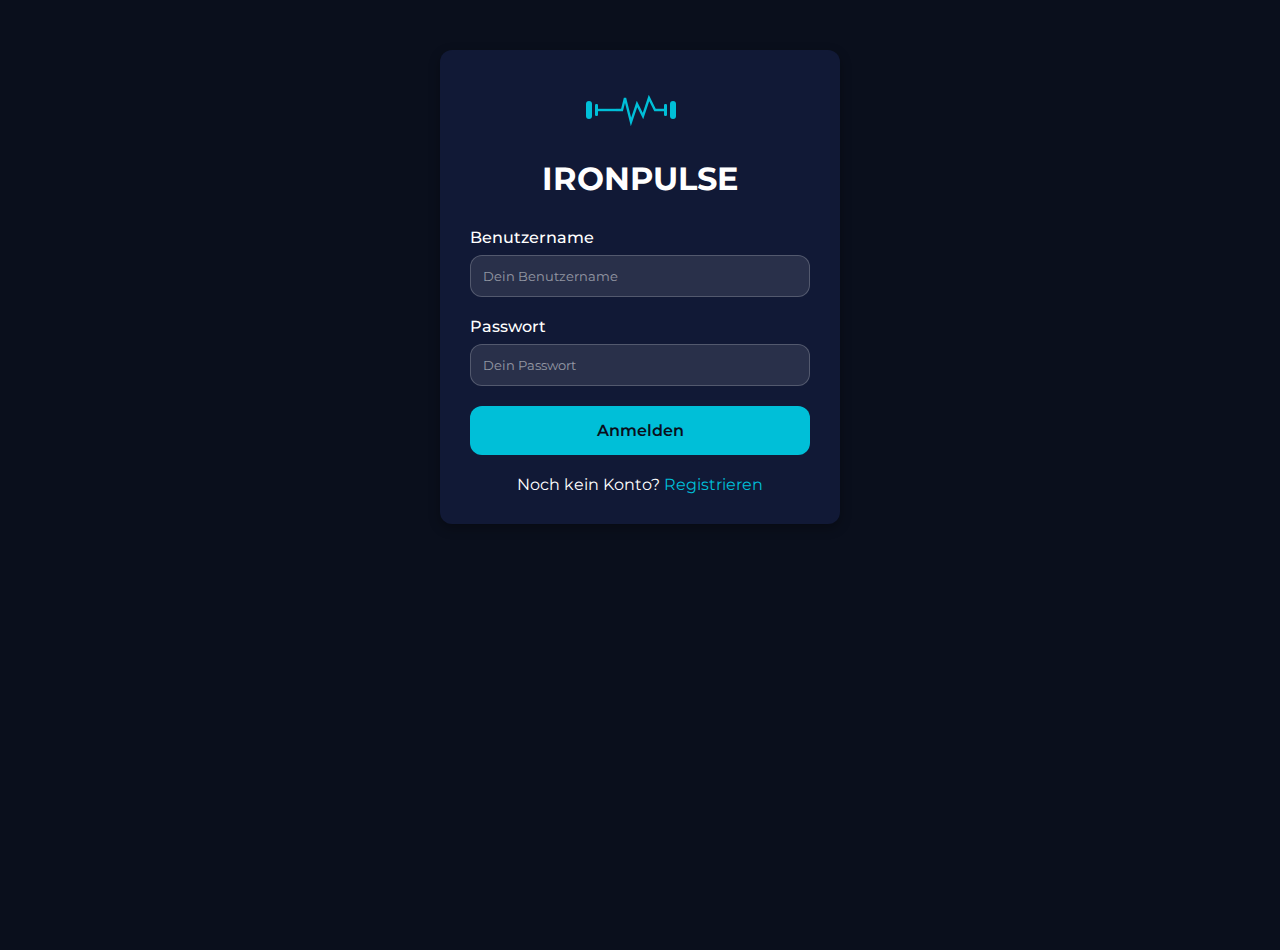
==== index.html @ 05747ca0 "Initial commit of IronPulse web application with all enhancements" ====
<!DOCTYPE html>
<html lang="de">
<head>
    <meta charset="UTF-8">
    <meta name="viewport" content="width=device-width, initial-scale=1.0">
    <title>IronPulse Fitness</title>
    <link href="https://fonts.googleapis.com/css2?family=Montserrat:wght@400;500;700&display=swap" rel="stylesheet">
    <link rel="stylesheet" href="styles.css">
    <link rel="icon" type="image/png" href="favicon.png">
    <style>
        .user-profile {
            display: flex;
            align-items: center;
            margin-left: auto;
            cursor: pointer;
            position: relative;
        }
        
        .user-avatar {
            width: 32px;
            height: 32px;
            border-radius: 50%;
            background-color: var(--accent-color);
            display: flex;
            align-items: center;
            justify-content: center;
            margin-right: 8px;
            color: var(--background-color);
            font-weight: 600;
        }
        
        .user-dropdown {
            position: absolute;
            top: 100%;
            right: 0;
            background-color: var(--card-background);
            border-radius: var(--border-radius);
            box-shadow: var(--shadow);
            padding: 10px 0;
            min-width: 150px;
            z-index: 100;
            display: none;
        }
        
        .user-dropdown.active {
            display: block;
        }
        
        .user-dropdown-item {
            padding: 8px 15px;
            cursor: pointer;
        }
        
        .user-dropdown-item:hover {
            background-color: rgba(255, 255, 255, 0.1);
        }
        
        .workout-date-detail {
            color: var(--text-secondary);
            margin-bottom: 10px;
            font-size: 14px;
        }
        
        .workout-type-detail {
            color: var(--accent-color);
            margin-bottom: 20px;
            font-size: 16px;
            font-weight: 500;
        }
        
        #repeat-workout-btn {
            margin-top: 20px;
        }
        
        .logo img {
            height: 50px;
            margin-right: 10px;
        }
    </style>
</head>
<body>
    <div id="app">
        <header>
            <div class="logo">
                <img src="logo.svg" alt="IronPulse Logo">
                <h1>IRONPULSE</h1>
            </div>
            <div class="user-profile" id="user-profile">
                <div class="user-avatar" id="user-avatar"></div>
                <span id="user-profile-btn">User</span>
                <div class="user-dropdown" id="user-dropdown">
                    <div class="user-dropdown-item" id="logout-btn">Abmelden</div>
                </div>
            </div>
        </header>
        
        <main>
            <section id="home-screen" class="screen active">
                <div class="container">
                    <div class="card">
                        <h2>Letzte Workouts</h2>
                        <div id="last-workouts-list" class="workout-list">
                            <!-- Workouts werden hier dynamisch eingefügt -->
                        </div>
                    </div>
                    
                    <div class="card">
                        <h2>Nächstes Training</h2>
                        <div id="next-training" class="reminder">
                            <p id="next-workout-name">Push day</p>
                            <p id="next-workout-date">Fri, Apr 26</p>
                        </div>
                        <button id="start-workout-btn" class="btn-primary">Start Workout</button>
                    </div>
                    
                    <div class="card">
                        <div class="progress-info">
                            <h2>Fortschritt</h2>
                            <p id="progress-percentage">+12% progress this week</p>
                        </div>
                        <div class="progress-chart">
                            <div class="bar-container">
                                <div class="bar" style="height: 60%"></div>
                            </div>
                            <div class="bar-container">
                                <div class="bar" style="height: 80%"></div>
                            </div>
                            <div class="bar-container">
                                <div class="bar" style="height: 100%"></div>
                            </div>
                        </div>
                    </div>
                </div>
            </section>
            
            <section id="new-workout-screen" class="screen">
                <div class="container">
                    <div class="screen-header">
                        <button class="back-btn">&larr;</button>
                        <h2>NEUES WORKOUT</h2>
                    </div>
                    
                    <div class="workout-form">
                        <div class="form-group">
                            <label for="workout-type">Workout Typ</label>
                            <select id="workout-type" required>
                                <option value="">Bitte wählen...</option>
                                <option value="Pushday">Pushday</option>
                                <option value="Pullday">Pullday</option>
                                <option value="Legday">Legday</option>
                                <option value="Full Body">Full Body</option>
                                <option value="Upper Body">Upper Body</option>
                                <option value="Lower Body">Lower Body</option>
                                <option value="Cardio">Cardio</option>
                            </select>
                        </div>
                        
                        <div class="form-group">
                            <label for="workout-name">Workout Name (optional)</label>
                            <input type="text" id="workout-name" placeholder="z.B. Push Day, Leg Day...">
                        </div>
                        
                        <div id="exercises-container">
                            <!-- Übungen werden hier dynamisch eingefügt -->
                        </div>
                        
                        <button id="add-exercise-btn" class="btn-secondary">+ Übung hinzufügen</button>
                        
                        <button id="save-workout-btn" class="btn-primary">Workout speichern</button>
                    </div>
                </div>
            </section>
            
            <section id="stats-screen" class="screen">
                <div class="container">
                    <h2>Statistiken</h2>
                    
                    <div class="card">
                        <h3>Fortschritt nach Workout-Typ</h3>
                        <div id="workout-type-progress" class="stats-chart">
                            <!-- Statistiken werden hier dynamisch eingefügt -->
                        </div>
                    </div>
                    
                    <div class="card">
                        <h3>Workout Häufigkeit</h3>
                        <div id="workout-frequency" class="stats-chart">
                            <!-- Statistiken werden hier dynamisch eingefügt -->
                        </div>
                    </div>
                </div>
            </section>
            
            <section id="groups-screen" class="screen">
                <div class="container">
                    <h2>Gruppen</h2>
                    
                    <div id="groups-list">
                        <!-- Gruppen werden hier dynamisch eingefügt -->
                    </div>
                    
                    <button id="create-group-btn" class="btn-primary">Neue Gruppe erstellen</button>
                </div>
            </section>
            
            <section id="reminders-screen" class="screen">
                <div class="container">
                    <h2>Erinnerungen</h2>
                    
                    <div id="reminders-list">
                        <!-- Erinnerungen werden hier dynamisch eingefügt -->
                    </div>
                    
                    <button id="add-reminder-btn" class="btn-primary">Neue Erinnerung</button>
                </div>
            </section>
        </main>
        
        <nav>
            <button class="nav-btn active" data-screen="home-screen">
                <svg viewBox="0 0 24 24" fill="currentColor"><path d="M10 20v-6h4v6h5v-8h3L12 3 2 12h3v8z"/></svg>
                <span>Home</span>
            </button>
            <button class="nav-btn" data-screen="stats-screen">
                <svg viewBox="0 0 24 24" fill="currentColor"><path d="M9 17H7v-7h2v7zm4 0h-2V7h2v10zm4 0h-2v-4h2v4zm2 2H5V5h14v14z"/></svg>
                <span>Stats</span>
            </button>
            <button class="nav-btn" data-screen="groups-screen">
                <svg viewBox="0 0 24 24" fill="currentColor"><path d="M16 11c1.66 0 2.99-1.34 2.99-3S17.66 5 16 5c-1.66 0-3 1.34-3 3s1.34 3 3 3zm-8 0c1.66 0 2.99-1.34 2.99-3S9.66 5 8 5C6.34 5 5 6.34 5 8s1.34 3 3 3zm0 2c-2.33 0-7 1.17-7 3.5V19h14v-2.5c0-2.33-4.67-3.5-7-3.5zm8 0c-.29 0-.62.02-.97.05 1.16.84 1.97 1.97 1.97 3.45V19h6v-2.5c0-2.33-4.67-3.5-7-3.5z"/></svg>
                <span>Gruppen</span>
            </button>
            <button class="nav-btn" data-screen="reminders-screen">
                <svg viewBox="0 0 24 24" fill="currentColor"><path d="M12 22c1.1 0 2-.9 2-2h-4c0 1.1.89 2 2 2zm6-6v-5c0-3.07-1.64-5.64-4.5-6.32V4c0-.83-.67-1.5-1.5-1.5s-1.5.67-1.5 1.5v.68C7.63 5.36 6 7.92 6 11v5l-2 2v1h16v-1l-2-2z"/></svg>
                <span>Erinnerungen</span>
            </button>
        </nav>
        
        <!-- Modals -->
        <div id="exercise-modal" class="modal">
            <div class="modal-content">
                <div class="modal-header">
                    <h3>Übung hinzufügen</h3>
                    <button class="close-modal">&times;</button>
                </div>
                <div class="modal-body">
                    <div class="form-group">
                        <label for="exercise-name">Übungsname</label>
                        <input type="text" id="exercise-name" placeholder="z.B. Bankdrücken, Kniebeugen...">
                    </div>
                    
                    <div id="sets-container">
                        <!-- Sets werden hier dynamisch eingefügt -->
                    </div>
                    
                    <button id="add-set-btn" class="btn-secondary">+ Set hinzufügen</button>
                    
                    <button id="save-exercise-btn" class="btn-primary">Übung speichern</button>
                </div>
            </div>
        </div>
        
        <div id="reminder-modal" class="modal">
            <div class="modal-content">
                <div class="modal-header">
                    <h3>Erinnerung hinzufügen</h3>
                    <button class="close-modal">&times;</button>
                </div>
                <div class="modal-body">
                    <div class="form-group">
                        <label for="reminder-workout">Workout</label>
                        <select id="reminder-workout">
                            <!-- Workouts werden hier dynamisch eingefügt -->
                        </select>
                    </div>
                    
                    <div class="form-group">
                        <label for="reminder-interval">Intervall</label>
                        <select id="reminder-interval">
                            <option value="1">Täglich</option>
                            <option value="2">Alle 2 Tage</option>
                            <option value="3">Alle 3 Tage</option>
                            <option value="7">Wöchentlich</option>
                        </select>
                    </div>
                    
                    <button id="save-reminder-btn" class="btn-primary">Erinnerung speichern</button>
                </div>
            </div>
        </div>
        
        <div id="group-modal" class="modal">
            <div class="modal-content">
                <div class="modal-header">
                    <h3>Gruppe erstellen</h3>
                    <button class="close-modal">&times;</button>
                </div>
                <div class="modal-body">
                    <div class="form-group">
                        <label for="group-name">Gruppenname</label>
                        <input type="text" id="group-name" placeholder="z.B. Fitness Buddies">
                    </div>
                    
                    <div class="form-group">
                        <label for="group-description">Beschreibung</label>
                        <textarea id="group-description" placeholder="Beschreibe deine Gruppe..."></textarea>
                    </div>
                    
                    <button id="save-group-btn" class="btn-primary">Gruppe erstellen</button>
                </div>
            </div>
        </div>
    </div>
    
    <script src="app.js"></script>
    <script>
        // User profile dropdown
        document.addEventListener('DOMContentLoaded', function() {
            const userProfile = document.getElementById('user-profile');
            const userDropdown = document.getElementById('user-dropdown');
            const userAvatar = document.getElementById('user-avatar');
            
            if (userProfile && userDropdown) {
                userProfile.addEventListener('click', function() {
                    userDropdown.classList.toggle('active');
                });
                
                // Close dropdown when clicking outside
                document.addEventListener('click', function(e) {
                    if (!userProfile.contains(e.target)) {
                        userDropdown.classList.remove('active');
                    }
                });
                
                // Set user avatar initial
                const currentUser = JSON.parse(localStorage.getItem('ironpulse_current_user') || '{}');
                if (currentUser && currentUser.name) {
                    userAvatar.textContent = currentUser.name.charAt(0).toUpperCase();
                }
            }
        });
    </script>
</body>
</html>
---- styles.css ----
/* Global Styles */
:root {
    --background-color: #0A0F1C;
    --card-background: #111936;
    --accent-color: #00BFD8;
    --success-color: #00E676;
    --text-color: #FFFFFF;
    --text-secondary: #B0B0B0;
    --border-radius: 12px;
    --shadow: 0 4px 12px rgba(0, 0, 0, 0.3);
}

* {
    margin: 0;
    padding: 0;
    box-sizing: border-box;
}

body {
    font-family: 'Montserrat', sans-serif;
    background-color: var(--background-color);
    color: var(--text-color);
    min-height: 100vh;
}

#app {
    display: flex;
    flex-direction: column;
    min-height: 100vh;
}

.container {
    max-width: 800px;
    margin: 0 auto;
    padding: 20px;
}

/* Header */
header {
    background-color: var(--background-color);
    padding: 15px 20px;
    box-shadow: var(--shadow);
    display: flex;
    align-items: center;
}

.logo {
    display: flex;
    align-items: center;
}

.logo img {
    height: 50px;
    margin-right: 10px;
}

.logo h1 {
    font-size: 24px;
    font-weight: 700;
    color: var(--accent-color);
}

/* Cards */
.card {
    background-color: var(--card-background);
    border-radius: var(--border-radius);
    padding: 20px;
    margin-bottom: 20px;
    box-shadow: var(--shadow);
}

/* Buttons */
.btn-primary, .btn-secondary {
    display: block;
    width: 100%;
    padding: 15px;
    border: none;
    border-radius: var(--border-radius);
    font-family: 'Montserrat', sans-serif;
    font-weight: 600;
    font-size: 16px;
    cursor: pointer;
    transition: all 0.3s ease;
}

.btn-primary {
    background-color: var(--accent-color);
    color: var(--background-color);
}

.btn-secondary {
    background-color: transparent;
    border: 2px solid var(--accent-color);
    color: var(--accent-color);
}

.btn-primary:hover {
    background-color: #00a8c0;
}

.btn-secondary:hover {
    background-color: rgba(0, 191, 216, 0.1);
}

.back-btn {
    background: none;
    border: none;
    color: var(--text-color);
    font-size: 24px;
    cursor: pointer;
}

/* Navigation */
nav {
    display: flex;
    justify-content: space-around;
    background-color: var(--card-background);
    padding: 10px 0;
    position: fixed;
    bottom: 0;
    width: 100%;
    box-shadow: 0 -2px 10px rgba(0, 0, 0, 0.2);
}

.nav-btn {
    display: flex;
    flex-direction: column;
    align-items: center;
    background: none;
    border: none;
    color: var(--text-secondary);
    font-size: 12px;
    cursor: pointer;
    transition: color 0.3s ease;
}

.nav-btn svg {
    width: 24px;
    height: 24px;
    margin-bottom: 4px;
}

.nav-btn.active {
    color: var(--accent-color);
}

/* Screens */
.screen {
    display: none;
    padding-bottom: 70px; /* Space for navigation */
}

.screen.active {
    display: block;
}

.screen-header {
    display: flex;
    align-items: center;
    margin-bottom: 20px;
}

.screen-header h2 {
    margin-left: 15px;
}

/* Home Screen */
.workout-list {
    margin-top: 15px;
}

.workout-item {
    display: flex;
    justify-content: space-between;
    align-items: center;
    padding: 15px 0;
    border-bottom: 1px solid rgba(255, 255, 255, 0.1);
    cursor: pointer;
}

.workout-item:last-child {
    border-bottom: none;
}

.workout-info h3 {
    font-size: 18px;
    margin-bottom: 5px;
}

.workout-date {
    color: var(--text-secondary);
    font-size: 14px;
}

.workout-type-badge {
    display: inline-block;
    padding: 3px 8px;
    background-color: rgba(0, 191, 216, 0.2);
    color: var(--accent-color);
    border-radius: 4px;
    font-size: 12px;
    margin-top: 5px;
}

.progress-indicator {
    color: var(--success-color);
    display: flex;
    align-items: center;
}

.progress-indicator svg {
    width: 20px;
    height: 20px;
    margin-left: 5px;
}

.reminder {
    margin-bottom: 20px;
}

.reminder p {
    margin-bottom: 5px;
}

#next-workout-name {
    font-size: 20px;
    font-weight: 600;
}

#next-workout-date {
    color: var(--text-secondary);
}

.progress-info {
    display: flex;
    justify-content: space-between;
    align-items: center;
    margin-bottom: 15px;
}

#progress-percentage {
    color: var(--success-color);
    font-weight: 600;
}

.progress-chart {
    display: flex;
    justify-content: space-between;
    align-items: flex-end;
    height: 100px;
}

.bar-container {
    width: 30%;
    height: 100%;
    background-color: rgba(255, 255, 255, 0.1);
    border-radius: 5px;
    overflow: hidden;
}

.bar {
    width: 100%;
    background-color: var(--accent-color);
    border-radius: 5px 5px 0 0;
}

/* New Workout Screen */
.workout-form {
    margin-top: 20px;
}

.form-group {
    margin-bottom: 20px;
}

.form-group label {
    display: block;
    margin-bottom: 8px;
    font-weight: 500;
}

.form-group input, .form-group select, .form-group textarea {
    width: 100%;
    padding: 12px;
    background-color: rgba(255, 255, 255, 0.1);
    border: 1px solid rgba(255, 255, 255, 0.2);
    border-radius: var(--border-radius);
    color: var(--text-color);
    font-family: 'Montserrat', sans-serif;
}

.form-group input::placeholder, .form-group textarea::placeholder {
    color: rgba(255, 255, 255, 0.5);
}

#exercises-container {
    margin-bottom: 20px;
}

.exercise-item {
    background-color: rgba(0, 191, 216, 0.1);
    border-radius: var(--border-radius);
    padding: 15px;
    margin-bottom: 15px;
}

.exercise-header {
    display: flex;
    justify-content: space-between;
    align-items: center;
    margin-bottom: 10px;
}

.exercise-name {
    font-weight: 600;
}

.remove-exercise, .add-set-to-exercise-btn {
    background: none;
    border: none;
    color: var(--text-color);
    cursor: pointer;
    font-size: 18px;
}

.add-set-to-exercise-btn {
    color: var(--accent-color);
    font-size: 14px;
}

.sets-list {
    margin-top: 10px;
}

.set-item {
    display: flex;
    justify-content: space-between;
    align-items: center;
    padding: 8px 0;
    border-bottom: 1px solid rgba(255, 255, 255, 0.1);
}

.set-item:last-child {
    border-bottom: none;
}

.set-number {
    font-weight: 500;
}

.set-details {
    color: var(--text-secondary);
}

.edit-set-btn {
    background: none;
    border: none;
    color: var(--accent-color);
    cursor: pointer;
    font-size: 14px;
}

/* Stats Screen */
.stats-chart {
    height: 200px;
    margin-top: 15px;
    display: flex;
    align-items: flex-end;
}

.workout-type-stat {
    flex: 1;
    display: flex;
    flex-direction: column;
    align-items: center;
    margin: 0 5px;
}

.workout-type-bar-container {
    width: 100%;
    height: 150px;
    background-color: rgba(255, 255, 255, 0.1);
    border-radius: 5px;
    overflow: hidden;
    position: relative;
}

.workout-type-bar {
    width: 100%;
    background-color: var(--accent-color);
    border-radius: 5px 5px 0 0;
    position: absolute;
    bottom: 0;
}

.workout-type-label {
    margin-top: 8px;
    font-size: 12px;
    text-align: center;
    color: var(--text-secondary);
}

.workout-type-progress {
    color: var(--success-color);
    font-size: 12px;
    font-weight: 600;
    margin-top: 4px;
}

/* Workout Detail Screen */
.workout-date-detail {
    color: var(--text-secondary);
    margin-bottom: 10px;
    font-size: 14px;
}

.workout-type-detail {
    color: var(--accent-color);
    margin-bottom: 20px;
    font-size: 16px;
    font-weight: 500;
}

#repeat-workout-btn {
    margin-top: 20px;
}

/* Groups Screen */
#groups-list {
    margin-bottom: 20px;
}

.group-item {
    background-color: var(--card-background);
    border-radius: var(--border-radius);
    padding: 20px;
    margin-bottom: 15px;
    box-shadow: var(--shadow);
}

.group-header {
    display: flex;
    justify-content: space-between;
    align-items: center;
    margin-bottom: 10px;
}

.group-name {
    font-size: 18px;
    font-weight: 600;
}

.member-count {
    color: var(--text-secondary);
    font-size: 14px;
}

.group-description {
    color: var(--text-secondary);
    margin-bottom: 15px;
}

.member-list {
    margin-top: 15px;
}

.member-item {
    display: flex;
    align-items: center;
    padding: 8px 0;
    border-bottom: 1px solid rgba(255, 255, 255, 0.1);
}

.member-item:last-child {
    border-bottom: none;
}

.member-avatar {
    width: 30px;
    height: 30px;
    border-radius: 50%;
    background-color: var(--accent-color);
    display: flex;
    align-items: center;
    justify-content: center;
    margin-right: 10px;
}

.member-name {
    flex-grow: 1;
}

.member-progress {
    color: var(--success-color);
}

/* Reminders Screen */
#reminders-list {
    margin-bottom: 20px;
}

.reminder-item {
    display: flex;
    justify-content: space-between;
    align-items: center;
    padding: 15px;
    background-color: var(--card-background);
    border-radius: var(--border-radius);
    margin-bottom: 15px;
    box-shadow: var(--shadow);
}

.reminder-info h3 {
    font-size: 18px;
    margin-bottom: 5px;
}

.reminder-interval {
    color: var(--text-secondary);
    font-size: 14px;
}

.reminder-toggle {
    position: relative;
    display: inline-block;
    width: 50px;
    height: 26px;
}

.reminder-toggle input {
    opacity: 0;
    width: 0;
    height: 0;
}

.toggle-slider {
    position: absolute;
    cursor: pointer;
    top: 0;
    left: 0;
    right: 0;
    bottom: 0;
    background-color: rgba(255, 255, 255, 0.2);
    transition: .4s;
    border-radius: 34px;
}

.toggle-slider:before {
    position: absolute;
    content: "";
    height: 20px;
    width: 20px;
    left: 3px;
    bottom: 3px;
    background-color: white;
    transition: .4s;
    border-radius: 50%;
}

input:checked + .toggle-slider {
    background-color: var(--accent-color);
}

input:checked + .toggle-slider:before {
    transform: translateX(24px);
}

/* Modals */
.modal {
    display: none;
    position: fixed;
    top: 0;
    left: 0;
    width: 100%;
    height: 100%;
    background-color: rgba(0, 0, 0, 0.7);
    z-index: 1000;
    overflow: auto;
}

.modal-content {
    background-color: var(--card-background);
    margin: 10% auto;
    width: 90%;
    max-width: 500px;
    border-radius: var(--border-radius);
    box-shadow: var(--shadow);
    animation: modalOpen 0.3s ease;
}

@keyframes modalOpen {
    from {opacity: 0; transform: translateY(-20px);}
    to {opacity: 1; transform: translateY(0);}
}

.modal-header {
    display: flex;
    justify-content: space-between;
    align-items: center;
    padding: 15px 20px;
    border-bottom: 1px solid rgba(255, 255, 255, 0.1);
}

.close-modal {
    background: none;
    border: none;
    color: var(--text-color);
    font-size: 24px;
    cursor: pointer;
}

.modal-body {
    padding: 20px;
}

#sets-container {
    margin-bottom: 20px;
}

.set-form {
    display: flex;
    justify-content: space-between;
    align-items: center;
    margin-bottom: 10px;
    padding: 10px;
    background-color: rgba(255, 255, 255, 0.05);
    border-radius: var(--border-radius);
}

.set-form-group {
    flex-grow: 1;
    margin-right: 10px;
}

.set-form-group label {
    display: block;
    margin-bottom: 5px;
    font-size: 12px;
}

.set-form-group input {
    width: 100%;
    padding: 8px;
    background-color: rgba(255, 255, 255, 0.1);
    border: 1px solid rgba(255, 255, 255, 0.2);
    border-radius: 5px;
    color: var(--text-color);
}

.remove-set {
    background: none;
    border: none;
    color: var(--text-color);
    cursor: pointer;
    font-size: 18px;
}

/* User Profile */
.user-profile {
    display: flex;
    align-items: center;
    margin-left: auto;
    cursor: pointer;
    position: relative;
}

.user-avatar {
    width: 32px;
    height: 32px;
    border-radius: 50%;
    background-color: var(--accent-color);
    display: flex;
    align-items: center;
    justify-content: center;
    margin-right: 8px;
    color: var(--background-color);
    font-weight: 600;
}

.user-dropdown {
    position: absolute;
    top: 100%;
    right: 0;
    background-color: var(--card-background);
    border-radius: var(--border-radius);
    box-shadow: var(--shadow);
    padding: 10px 0;
    min-width: 150px;
    z-index: 100;
    display: none;
}

.user-dropdown.active {
    display: block;
}

.user-dropdown-item {
    padding: 8px 15px;
    cursor: pointer;
}

.user-dropdown-item:hover {
    background-color: rgba(255, 255, 255, 0.1);
}

/* Responsive Design */
@media (min-width: 768px) {
    .container {
        padding: 30px;
    }
    
    .card {
        padding: 25px;
    }
    
    .logo h1 {
        font-size: 28px;
    }
    
    .workout-info h3 {
        font-size: 20px;
    }
    
    #next-workout-name {
        font-size: 24px;
    }
    
    .group-name {
        font-size: 20px;
    }
    
    .reminder-info h3 {
        font-size: 20px;
    }
    
    .modal-content {
        width: 80%;
    }
}
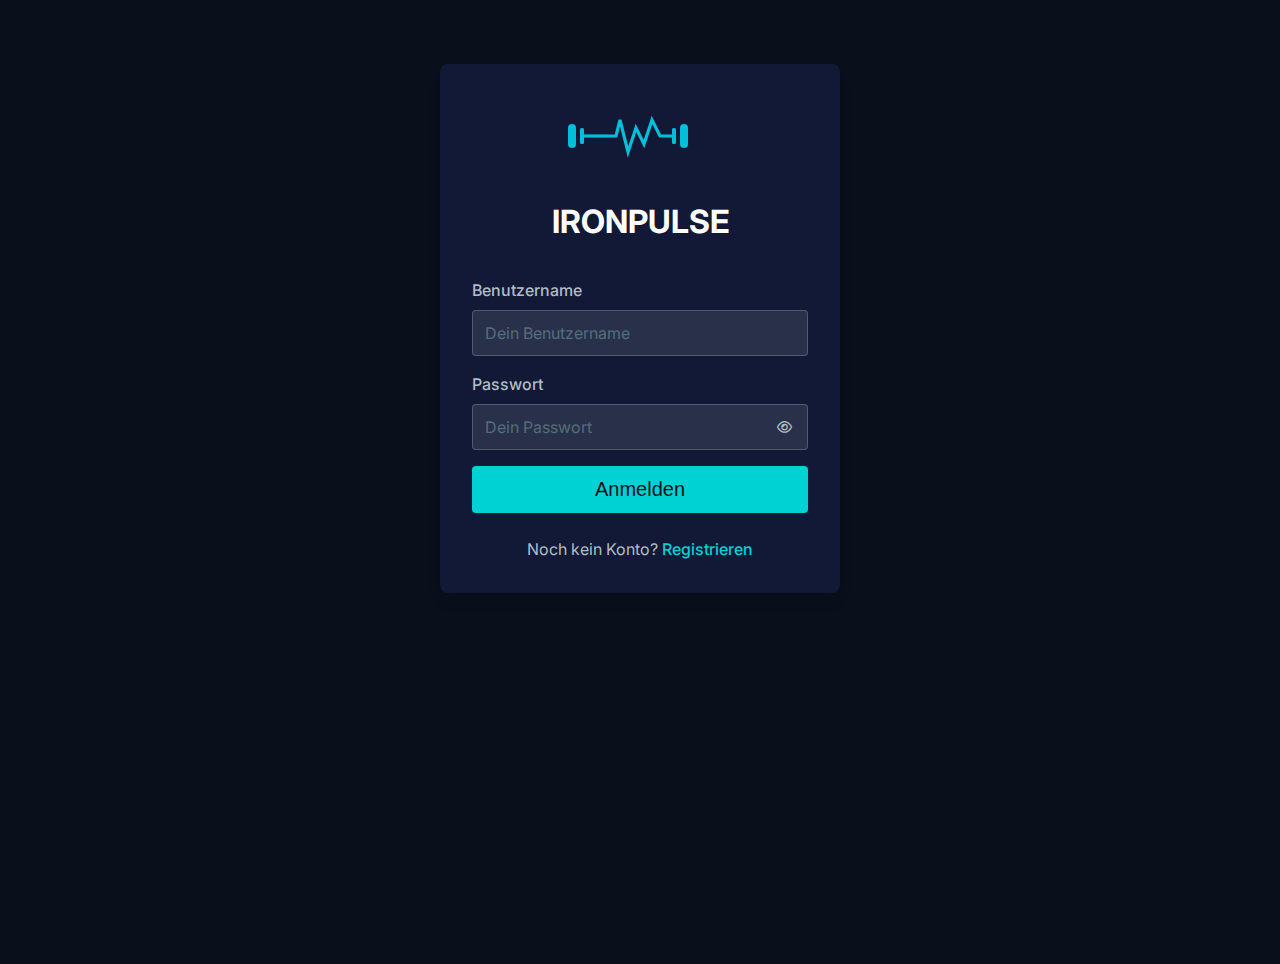
==== commit b189c10c: "Implement comprehensive UX improvements based on UX enhancement plan" ====
--- a/index.html
+++ b/index.html
@@ -4,146 +4,110 @@
     <meta charset="UTF-8">
     <meta name="viewport" content="width=device-width, initial-scale=1.0">
     <title>IronPulse Fitness</title>
-    <link href="https://fonts.googleapis.com/css2?family=Montserrat:wght@400;500;700&display=swap" rel="stylesheet">
+    <link href="https://fonts.googleapis.com/css2?family=Inter:wght@400;500;700&family=Roboto:wght@400;500;700&display=swap" rel="stylesheet">
+    <link rel="stylesheet" href="https://cdnjs.cloudflare.com/ajax/libs/font-awesome/6.4.0/css/all.min.css">
     <link rel="stylesheet" href="styles.css">
-    <link rel="icon" type="image/png" href="favicon.png">
-    <style>
-        .user-profile {
-            display: flex;
-            align-items: center;
-            margin-left: auto;
-            cursor: pointer;
-            position: relative;
-        }
-        
-        .user-avatar {
-            width: 32px;
-            height: 32px;
-            border-radius: 50%;
-            background-color: var(--accent-color);
-            display: flex;
-            align-items: center;
-            justify-content: center;
-            margin-right: 8px;
-            color: var(--background-color);
-            font-weight: 600;
-        }
-        
-        .user-dropdown {
-            position: absolute;
-            top: 100%;
-            right: 0;
-            background-color: var(--card-background);
-            border-radius: var(--border-radius);
-            box-shadow: var(--shadow);
-            padding: 10px 0;
-            min-width: 150px;
-            z-index: 100;
-            display: none;
-        }
-        
-        .user-dropdown.active {
-            display: block;
-        }
-        
-        .user-dropdown-item {
-            padding: 8px 15px;
-            cursor: pointer;
-        }
-        
-        .user-dropdown-item:hover {
-            background-color: rgba(255, 255, 255, 0.1);
-        }
-        
-        .workout-date-detail {
-            color: var(--text-secondary);
-            margin-bottom: 10px;
-            font-size: 14px;
-        }
-        
-        .workout-type-detail {
-            color: var(--accent-color);
-            margin-bottom: 20px;
-            font-size: 16px;
-            font-weight: 500;
-        }
-        
-        #repeat-workout-btn {
-            margin-top: 20px;
-        }
-        
-        .logo img {
-            height: 50px;
-            margin-right: 10px;
-        }
-    </style>
+    <link rel="stylesheet" href="transitions.css">
+    <link rel="stylesheet" href="feedback.css">
+    <link rel="stylesheet" href="responsive.css">
+    <link rel="stylesheet" href="accessibility.css">
+    <link rel="icon" type="image/svg+xml" href="logo.svg">
 </head>
 <body>
+    <a href="#main-content" class="skip-to-content">Zum Inhalt springen</a>
+    
     <div id="app">
-        <header>
+        <header class="app-header" role="banner">
             <div class="logo">
-                <img src="logo.svg" alt="IronPulse Logo">
-                <h1>IRONPULSE</h1>
+                <img src="logo.svg" alt="IronPulse Logo" class="logo-img">
+                <h1 class="logo-text">IRONPULSE</h1>
             </div>
             <div class="user-profile" id="user-profile">
-                <div class="user-avatar" id="user-avatar"></div>
-                <span id="user-profile-btn">User</span>
-                <div class="user-dropdown" id="user-dropdown">
-                    <div class="user-dropdown-item" id="logout-btn">Abmelden</div>
+                <div class="avatar" id="user-avatar" aria-label="Benutzerprofil öffnen"></div>
+                <span class="username" id="username">User</span>
+                <div class="user-dropdown" id="user-dropdown" role="menu" aria-hidden="true">
+                    <div class="user-dropdown-item" id="profile-btn" role="menuitem" tabindex="-1">Profil</div>
+                    <div class="user-dropdown-item" id="settings-btn" role="menuitem" tabindex="-1">Einstellungen</div>
+                    <div class="user-dropdown-item" id="logout-btn" role="menuitem" tabindex="-1">Abmelden</div>
                 </div>
             </div>
         </header>
         
-        <main>
-            <section id="home-screen" class="screen active">
+        <main class="dashboard-content" id="main-content" role="main">
+            <section id="home-screen" class="screen active" aria-labelledby="home-title">
                 <div class="container">
-                    <div class="card">
-                        <h2>Letzte Workouts</h2>
-                        <div id="last-workouts-list" class="workout-list">
+                    <h2 id="home-title" class="sr-only">Startseite</h2>
+                    
+                    <!-- Nächstes Training mit prominenter CTA -->
+                    <section class="next-workout-card" aria-labelledby="next-workout-title">
+                        <div class="card-content">
+                            <h3 class="section-title" id="next-workout-title">Nächstes Training</h3>
+                            <div class="workout-info">
+                                <h4 class="workout-name" id="next-workout-name">Push day</h4>
+                                <p class="workout-date" id="next-workout-date">Fri, Apr 26</p>
+                            </div>
+                        </div>
+                        <button class="btn-primary btn-lg start-workout-btn btn-ripple" id="start-workout-btn" aria-label="Training starten">
+                            <i class="fas fa-play" aria-hidden="true"></i>
+                            Start Workout
+                        </button>
+                    </section>
+                    
+                    <!-- Letzte Workouts mit verbesserter visueller Hierarchie -->
+                    <section class="card recent-workouts" aria-labelledby="recent-workouts-title">
+                        <h3 class="section-title" id="recent-workouts-title">Letzte Workouts</h3>
+                        
+                        <div class="workout-list" id="last-workouts-list" role="list">
                             <!-- Workouts werden hier dynamisch eingefügt -->
-                        </div>
-                    </div>
-                    
-                    <div class="card">
-                        <h2>Nächstes Training</h2>
-                        <div id="next-training" class="reminder">
-                            <p id="next-workout-name">Push day</p>
-                            <p id="next-workout-date">Fri, Apr 26</p>
-                        </div>
-                        <button id="start-workout-btn" class="btn-primary">Start Workout</button>
-                    </div>
-                    
-                    <div class="card">
-                        <div class="progress-info">
-                            <h2>Fortschritt</h2>
-                            <p id="progress-percentage">+12% progress this week</p>
-                        </div>
-                        <div class="progress-chart">
-                            <div class="bar-container">
-                                <div class="bar" style="height: 60%"></div>
+                            <div class="empty-state" id="empty-workouts" aria-live="polite">
+                                <div class="empty-state-icon">
+                                    <i class="fas fa-dumbbell" aria-hidden="true"></i>
+                                </div>
+                                <h4 class="empty-state-title">Keine Workouts gefunden</h4>
+                                <p class="empty-state-description">
+                                    Starte dein erstes Workout, um deinen Fortschritt zu verfolgen.
+                                </p>
                             </div>
-                            <div class="bar-container">
-                                <div class="bar" style="height: 80%"></div>
-                            </div>
-                            <div class="bar-container">
-                                <div class="bar" style="height: 100%"></div>
-                            </div>
-                        </div>
-                    </div>
+                        </div>
+                        
+                        <button class="btn-tertiary view-all-btn" id="view-all-workouts-btn" aria-label="Alle Workouts anzeigen">
+                            Alle Workouts anzeigen
+                            <i class="fas fa-arrow-right" aria-hidden="true"></i>
+                        </button>
+                    </section>
+                    
+                    <!-- Fortschritt mit verbesserten Visualisierungen -->
+                    <section class="card progress-section" aria-labelledby="progress-title">
+                        <div class="section-header">
+                            <h3 class="section-title" id="progress-title">Fortschritt</h3>
+                            <span class="progress-percentage" id="progress-percentage" aria-live="polite">0% progress this week</span>
+                        </div>
+                        
+                        <div class="progress-charts" id="progress-charts" aria-label="Wöchentliche Trainingsaktivität">
+                            <!-- Fortschrittsdiagramm wird hier dynamisch eingefügt -->
+                        </div>
+                        
+                        <button class="btn-tertiary view-stats-btn" id="view-stats-btn" aria-label="Detaillierte Statistiken anzeigen">
+                            Detaillierte Statistiken
+                            <i class="fas fa-arrow-right" aria-hidden="true"></i>
+                        </button>
+                    </section>
                 </div>
             </section>
             
-            <section id="new-workout-screen" class="screen">
+            <section id="new-workout-screen" class="screen" aria-labelledby="new-workout-title">
                 <div class="container">
                     <div class="screen-header">
-                        <button class="back-btn">&larr;</button>
-                        <h2>NEUES WORKOUT</h2>
+                        <button class="back-btn" data-target="home-screen" aria-label="Zurück zur Startseite">
+                            <i class="fas fa-arrow-left" aria-hidden="true"></i>
+                        </button>
+                        <h2 id="new-workout-title">Neues Workout</h2>
                     </div>
                     
-                    <div class="workout-form">
+                    <form class="workout-form" id="workout-form" aria-label="Workout-Formular">
                         <div class="form-group">
-                            <label for="workout-type">Workout Typ</label>
-                            <select id="workout-type" required>
+                            <label for="workout-type" class="input-label">Workout Typ</label>
+                            <select id="workout-type" class="select-field" required aria-required="true">
                                 <option value="">Bitte wählen...</option>
                                 <option value="Pushday">Pushday</option>
                                 <option value="Pullday">Pullday</option>
@@ -153,189 +117,764 @@
                                 <option value="Lower Body">Lower Body</option>
                                 <option value="Cardio">Cardio</option>
                             </select>
+                            <div class="error-message" id="workout-type-error">Bitte wähle einen Workout-Typ aus</div>
                         </div>
                         
                         <div class="form-group">
-                            <label for="workout-name">Workout Name (optional)</label>
-                            <input type="text" id="workout-name" placeholder="z.B. Push Day, Leg Day...">
-                        </div>
-                        
-                        <div id="exercises-container">
+                            <label for="workout-name" class="input-label">Workout Name (optional)</label>
+                            <input type="text" id="workout-name" class="input-field" placeholder="z.B. Push Day, Leg Day...">
+                        </div>
+                        
+                        <div id="exercises-container" class="exercises-container" aria-live="polite">
                             <!-- Übungen werden hier dynamisch eingefügt -->
-                        </div>
-                        
-                        <button id="add-exercise-btn" class="btn-secondary">+ Übung hinzufügen</button>
-                        
-                        <button id="save-workout-btn" class="btn-primary">Workout speichern</button>
+                            <div class="empty-state" id="empty-exercises">
+                                <p class="empty-state-description">
+                                    Füge Übungen hinzu, um dein Workout zu erstellen.
+                                </p>
+                            </div>
+                        </div>
+                        
+                        <button type="button" id="add-exercise-btn" class="btn-secondary" aria-label="Übung hinzufügen">
+                            <i class="fas fa-plus" aria-hidden="true"></i>
+                            Übung hinzufügen
+                        </button>
+                        
+                        <button type="submit" id="save-workout-btn" class="btn-primary btn-lg btn-block" aria-label="Workout speichern">Workout speichern</button>
+                    </form>
+                </div>
+            </section>
+            
+            <section id="stats-screen" class="screen" aria-labelledby="stats-title">
+                <div class="container">
+                    <div class="screen-header">
+                        <button class="back-btn" data-target="home-screen" aria-label="Zurück zur Startseite">
+                            <i class="fas fa-arrow-left" aria-hidden="true"></i>
+                        </button>
+                        <h2 id="stats-title">Statistiken</h2>
                     </div>
+                    
+                    <div class="card">
+                        <h3 class="section-title">Fortschritt nach Workout-Typ</h3>
+                        <div id="workout-type-progress" class="stats-chart" aria-label="Fortschritt nach Workout-Typ Diagramm">
+                            <!-- Statistiken werden hier dynamisch eingefügt -->
+                        </div>
+                    </div>
+                    
+                    <div class="card">
+                        <h3 class="section-title">Workout Häufigkeit</h3>
+                        <div id="workout-frequency" class="stats-chart" aria-label="Workout Häufigkeit Diagramm">
+                            <!-- Statistiken werden hier dynamisch eingefügt -->
+                        </div>
+                    </div>
                 </div>
             </section>
             
-            <section id="stats-screen" class="screen">
+            <section id="groups-screen" class="screen" aria-labelledby="groups-title">
                 <div class="container">
-                    <h2>Statistiken</h2>
-                    
-                    <div class="card">
-                        <h3>Fortschritt nach Workout-Typ</h3>
-                        <div id="workout-type-progress" class="stats-chart">
-                            <!-- Statistiken werden hier dynamisch eingefügt -->
-                        </div>
+                    <div class="screen-header">
+                        <button class="back-btn" data-target="home-screen" aria-label="Zurück zur Startseite">
+                            <i class="fas fa-arrow-left" aria-hidden="true"></i>
+                        </button>
+                        <h2 id="groups-title">Gruppen</h2>
                     </div>
                     
-                    <div class="card">
-                        <h3>Workout Häufigkeit</h3>
-                        <div id="workout-frequency" class="stats-chart">
-                            <!-- Statistiken werden hier dynamisch eingefügt -->
+                    <div id="groups-list" class="groups-list" role="list" aria-live="polite">
+                        <!-- Gruppen werden hier dynamisch eingefügt -->
+                        <div class="empty-state" id="empty-groups">
+                            <div class="empty-state-icon">
+                                <i class="fas fa-users" aria-hidden="true"></i>
+                            </div>
+                            <h3 class="empty-state-title">Keine Gruppen gefunden</h3>
+                            <p class="empty-state-description">
+                                Erstelle eine Gruppe, um deine Fortschritte mit Freunden zu teilen.
+                            </p>
                         </div>
                     </div>
+                    
+                    <button id="create-group-btn" class="btn-primary btn-lg btn-block" aria-label="Neue Gruppe erstellen">
+                        <i class="fas fa-plus" aria-hidden="true"></i>
+                        Neue Gruppe erstellen
+                    </button>
                 </div>
             </section>
             
-            <section id="groups-screen" class="screen">
+            <section id="reminders-screen" class="screen" aria-labelledby="reminders-title">
                 <div class="container">
-                    <h2>Gruppen</h2>
-                    
-                    <div id="groups-list">
-                        <!-- Gruppen werden hier dynamisch eingefügt -->
+                    <div class="screen-header">
+                        <button class="back-btn" data-target="home-screen" aria-label="Zurück zur Startseite">
+                            <i class="fas fa-arrow-left" aria-hidden="true"></i>
+                        </button>
+                        <h2 id="reminders-title">Erinnerungen</h2>
                     </div>
                     
-                    <button id="create-group-btn" class="btn-primary">Neue Gruppe erstellen</button>
-                </div>
-            </section>
-            
-            <section id="reminders-screen" class="screen">
-                <div class="container">
-                    <h2>Erinnerungen</h2>
-                    
-                    <div id="reminders-list">
+                    <div id="reminders-list" class="reminders-list" role="list" aria-live="polite">
                         <!-- Erinnerungen werden hier dynamisch eingefügt -->
+                        <div class="empty-state" id="empty-reminders">
+                            <div class="empty-state-icon">
+                                <i class="fas fa-bell" aria-hidden="true"></i>
+                            </div>
+                            <h3 class="empty-state-title">Keine Erinnerungen gefunden</h3>
+                            <p class="empty-state-description">
+                                Erstelle Erinnerungen, um keine Trainingseinheit zu verpassen.
+                            </p>
+                        </div>
                     </div>
                     
-                    <button id="add-reminder-btn" class="btn-primary">Neue Erinnerung</button>
+                    <button id="add-reminder-btn" class="btn-primary btn-lg btn-block" aria-label="Neue Erinnerung erstellen">
+                        <i class="fas fa-plus" aria-hidden="true"></i>
+                        Neue Erinnerung
+                    </button>
                 </div>
             </section>
         </main>
         
-        <nav>
-            <button class="nav-btn active" data-screen="home-screen">
-                <svg viewBox="0 0 24 24" fill="currentColor"><path d="M10 20v-6h4v6h5v-8h3L12 3 2 12h3v8z"/></svg>
-                <span>Home</span>
-            </button>
-            <button class="nav-btn" data-screen="stats-screen">
-                <svg viewBox="0 0 24 24" fill="currentColor"><path d="M9 17H7v-7h2v7zm4 0h-2V7h2v10zm4 0h-2v-4h2v4zm2 2H5V5h14v14z"/></svg>
-                <span>Stats</span>
-            </button>
-            <button class="nav-btn" data-screen="groups-screen">
-                <svg viewBox="0 0 24 24" fill="currentColor"><path d="M16 11c1.66 0 2.99-1.34 2.99-3S17.66 5 16 5c-1.66 0-3 1.34-3 3s1.34 3 3 3zm-8 0c1.66 0 2.99-1.34 2.99-3S9.66 5 8 5C6.34 5 5 6.34 5 8s1.34 3 3 3zm0 2c-2.33 0-7 1.17-7 3.5V19h14v-2.5c0-2.33-4.67-3.5-7-3.5zm8 0c-.29 0-.62.02-.97.05 1.16.84 1.97 1.97 1.97 3.45V19h6v-2.5c0-2.33-4.67-3.5-7-3.5z"/></svg>
-                <span>Gruppen</span>
-            </button>
-            <button class="nav-btn" data-screen="reminders-screen">
-                <svg viewBox="0 0 24 24" fill="currentColor"><path d="M12 22c1.1 0 2-.9 2-2h-4c0 1.1.89 2 2 2zm6-6v-5c0-3.07-1.64-5.64-4.5-6.32V4c0-.83-.67-1.5-1.5-1.5s-1.5.67-1.5 1.5v.68C7.63 5.36 6 7.92 6 11v5l-2 2v1h16v-1l-2-2z"/></svg>
-                <span>Erinnerungen</span>
-            </button>
+        <nav class="bottom-nav" role="navigation" aria-label="Hauptnavigation">
+            <a href="#" class="nav-tab active" data-screen="home-screen" aria-label="Home" aria-current="page">
+                <i class="fas fa-home nav-tab-icon" aria-hidden="true"></i>
+                <span class="nav-tab-text">Home</span>
+            </a>
+            <a href="#" class="nav-tab" data-screen="stats-screen" aria-label="Statistiken">
+                <i class="fas fa-chart-bar nav-tab-icon" aria-hidden="true"></i>
+                <span class="nav-tab-text">Stats</span>
+            </a>
+            <a href="#" class="nav-tab" data-screen="groups-screen" aria-label="Gruppen">
+                <i class="fas fa-users nav-tab-icon" aria-hidden="true"></i>
+                <span class="nav-tab-text">Gruppen</span>
+            </a>
+            <a href="#" class="nav-tab" data-screen="reminders-screen" aria-label="Erinnerungen">
+                <i class="fas fa-bell nav-tab-icon" aria-hidden="true"></i>
+                <span class="nav-tab-text">Erinnerungen</span>
+            </a>
         </nav>
         
         <!-- Modals -->
-        <div id="exercise-modal" class="modal">
-            <div class="modal-content">
+        <div id="exercise-modal" class="modal" role="dialog" aria-labelledby="exercise-modal-title" aria-hidden="true">
+            <div class="modal-content" role="document">
                 <div class="modal-header">
-                    <h3>Übung hinzufügen</h3>
-                    <button class="close-modal">&times;</button>
+                    <h3 id="exercise-modal-title">Übung hinzufügen</h3>
+                    <button class="close-modal" aria-label="Schließen">&times;</button>
                 </div>
                 <div class="modal-body">
-                    <div class="form-group">
-                        <label for="exercise-name">Übungsname</label>
-                        <input type="text" id="exercise-name" placeholder="z.B. Bankdrücken, Kniebeugen...">
-                    </div>
-                    
-                    <div id="sets-container">
-                        <!-- Sets werden hier dynamisch eingefügt -->
-                    </div>
-                    
-                    <button id="add-set-btn" class="btn-secondary">+ Set hinzufügen</button>
-                    
-                    <button id="save-exercise-btn" class="btn-primary">Übung speichern</button>
+                    <form id="exercise-form" aria-label="Übungs-Formular">
+                        <div class="form-group">
+                            <label for="exercise-name" class="input-label">Übungsname</label>
+                            <input type="text" id="exercise-name" class="input-field" placeholder="z.B. Bankdrücken, Kniebeugen..." required aria-required="true">
+                            <div class="error-message" id="exercise-name-error">Bitte gib einen Übungsnamen ein</div>
+                        </div>
+                        
+                        <div id="sets-container" class="sets-container" aria-live="polite">
+                            <!-- Sets werden hier dynamisch eingefügt -->
+                        </div>
+                        
+                        <button type="button" id="add-set-btn" class="btn-secondary" aria-label="Set hinzufügen">
+                            <i class="fas fa-plus" aria-hidden="true"></i>
+                            Set hinzufügen
+                        </button>
+                        
+                        <button type="submit" id="save-exercise-btn" class="btn-primary btn-block" aria-label="Übung speichern">Übung speichern</button>
+                    </form>
                 </div>
             </div>
         </div>
         
-        <div id="reminder-modal" class="modal">
-            <div class="modal-content">
+        <div id="reminder-modal" class="modal" role="dialog" aria-labelledby="reminder-modal-title" aria-hidden="true">
+            <div class="modal-content" role="document">
                 <div class="modal-header">
-                    <h3>Erinnerung hinzufügen</h3>
-                    <button class="close-modal">&times;</button>
+                    <h3 id="reminder-modal-title">Erinnerung hinzufügen</h3>
+                    <button class="close-modal" aria-label="Schließen">&times;</button>
                 </div>
                 <div class="modal-body">
-                    <div class="form-group">
-                        <label for="reminder-workout">Workout</label>
-                        <select id="reminder-workout">
-                            <!-- Workouts werden hier dynamisch eingefügt -->
-                        </select>
-                    </div>
-                    
-                    <div class="form-group">
-                        <label for="reminder-interval">Intervall</label>
-                        <select id="reminder-interval">
-                            <option value="1">Täglich</option>
-                            <option value="2">Alle 2 Tage</option>
-                            <option value="3">Alle 3 Tage</option>
-                            <option value="7">Wöchentlich</option>
-                        </select>
-                    </div>
-                    
-                    <button id="save-reminder-btn" class="btn-primary">Erinnerung speichern</button>
+                    <form id="reminder-form" aria-label="Erinnerungs-Formular">
+                        <div class="form-group">
+                            <label for="reminder-workout" class="input-label">Workout</label>
+                            <select id="reminder-workout" class="select-field" required aria-required="true">
+                                <!-- Workouts werden hier dynamisch eingefügt -->
+                            </select>
+                            <div class="error-message" id="reminder-workout-error">Bitte wähle ein Workout aus</div>
+                        </div>
+                        
+                        <div class="form-group">
+                            <label for="reminder-interval" class="input-label">Intervall</label>
+                            <select id="reminder-interval" class="select-field" required aria-required="true">
+                                <option value="1">Täglich</option>
+                                <option value="2">Alle 2 Tage</option>
+                                <option value="3">Alle 3 Tage</option>
+                                <option value="7">Wöchentlich</option>
+                            </select>
+                        </div>
+                        
+                        <button type="submit" id="save-reminder-btn" class="btn-primary btn-block" aria-label="Erinnerung speichern">Erinnerung speichern</button>
+                    </form>
                 </div>
             </div>
         </div>
         
-        <div id="group-modal" class="modal">
-            <div class="modal-content">
+        <div id="group-modal" class="modal" role="dialog" aria-labelledby="group-modal-title" aria-hidden="true">
+            <div class="modal-content" role="document">
                 <div class="modal-header">
-                    <h3>Gruppe erstellen</h3>
-                    <button class="close-modal">&times;</button>
+                    <h3 id="group-modal-title">Gruppe erstellen</h3>
+                    <button class="close-modal" aria-label="Schließen">&times;</button>
                 </div>
                 <div class="modal-body">
-                    <div class="form-group">
-                        <label for="group-name">Gruppenname</label>
-                        <input type="text" id="group-name" placeholder="z.B. Fitness Buddies">
-                    </div>
-                    
-                    <div class="form-group">
-                        <label for="group-description">Beschreibung</label>
-                        <textarea id="group-description" placeholder="Beschreibe deine Gruppe..."></textarea>
-                    </div>
-                    
-                    <button id="save-group-btn" class="btn-primary">Gruppe erstellen</button>
+                    <form id="group-form" aria-label="Gruppen-Formular">
+                        <div class="form-group">
+                            <label for="group-name" class="input-label">Gruppenname</label>
+                            <input type="text" id="group-name" class="input-field" placeholder="z.B. Fitness Buddies" required aria-required="true">
+                            <div class="error-message" id="group-name-error">Bitte gib einen Gruppennamen ein</div>
+                        </div>
+                        
+                        <div class="form-group">
+                            <label for="group-description" class="input-label">Beschreibung</label>
+                            <textarea id="group-description" class="input-field" rows="4" placeholder="Beschreibe deine Gruppe..."></textarea>
+                        </div>
+                        
+                        <button type="submit" id="save-group-btn" class="btn-primary btn-block" aria-label="Gruppe erstellen">Gruppe erstellen</button>
+                    </form>
                 </div>
             </div>
         </div>
+        
+        <!-- Confirmation dialog -->
+        <div id="confirmation-dialog" class="confirmation-dialog" role="alertdialog" aria-labelledby="confirmation-title" aria-describedby="confirmation-message" aria-hidden="true">
+            <div class="confirmation-dialog-header">
+                <div class="confirmation-dialog-icon">
+                    <i class="fas fa-exclamation-triangle" aria-hidden="true"></i>
+                </div>
+                <h3 id="confirmation-title" class="confirmation-dialog-title">Bestätigung</h3>
+            </div>
+            <p id="confirmation-message" class="confirmation-dialog-message">Bist du sicher, dass du diese Aktion durchführen möchtest?</p>
+            <div class="confirmation-dialog-actions">
+                <button id="cancel-action" class="btn-secondary" aria-label="Abbrechen">Abbrechen</button>
+                <button id="confirm-action" class="btn-primary" aria-label="Bestätigen">Bestätigen</button>
+            </div>
+        </div>
+        <div id="dialog-backdrop" class="dialog-backdrop" aria-hidden="true"></div>
+        
+        <!-- Toast for notifications -->
+        <div id="toast" class="toast" style="display: none;" role="status" aria-live="polite"></div>
+        
+        <!-- Loading indicator -->
+        <div id="loader" class="loader" style="display: none;" role="status" aria-label="Lädt...">
+            <span class="sr-only">Lädt...</span>
+        </div>
+        
+        <!-- Screen reader announcements -->
+        <div id="screen-reader-announcements" class="sr-only" aria-live="assertive"></div>
     </div>
     
     <script src="app.js"></script>
     <script>
-        // User profile dropdown
         document.addEventListener('DOMContentLoaded', function() {
+            // Detect keyboard navigation
+            function handleFirstTab(e) {
+                if (e.keyCode === 9) { // Tab key
+                    document.body.classList.add('keyboard-navigation');
+                    window.removeEventListener('keydown', handleFirstTab);
+                }
+            }
+            
+            window.addEventListener('keydown', handleFirstTab);
+            
+            // Mouse interaction removes keyboard focus styling
+            document.body.addEventListener('mousedown', function() {
+                document.body.classList.remove('keyboard-navigation');
+            });
+            
+            // Check if user is logged in
+            const currentUser = JSON.parse(localStorage.getItem('ironpulse_current_user') || '{}');
+            if (!currentUser.id) {
+                window.location.href = 'login.html';
+                return;
+            }
+            
+            // DOM Elements
             const userProfile = document.getElementById('user-profile');
             const userDropdown = document.getElementById('user-dropdown');
             const userAvatar = document.getElementById('user-avatar');
-            
-            if (userProfile && userDropdown) {
-                userProfile.addEventListener('click', function() {
-                    userDropdown.classList.toggle('active');
-                });
-                
-                // Close dropdown when clicking outside
-                document.addEventListener('click', function(e) {
-                    if (!userProfile.contains(e.target)) {
+            const usernameEl = document.getElementById('username');
+            const logoutBtn = document.getElementById('logout-btn');
+            const navTabs = document.querySelectorAll('.nav-tab');
+            const backBtns = document.querySelectorAll('.back-btn');
+            const startWorkoutBtn = document.getElementById('start-workout-btn');
+            const viewAllWorkoutsBtn = document.getElementById('view-all-workouts-btn');
+            const viewStatsBtn = document.getElementById('view-stats-btn');
+            const lastWorkoutsList = document.getElementById('last-workouts-list');
+            const progressCharts = document.getElementById('progress-charts');
+            const progressPercentage = document.getElementById('progress-percentage');
+            const emptyWorkouts = document.getElementById('empty-workouts');
+            const screenReaderAnnouncements = document.getElementById('screen-reader-announcements');
+            
+            // Set user info
+            if (currentUser.name) {
+                userAvatar.textContent = currentUser.name.charAt(0).toUpperCase();
+                usernameEl.textContent = currentUser.username;
+            }
+            
+            // User profile dropdown
+            userProfile.addEventListener('click', function(e) {
+                e.stopPropagation();
+                toggleDropdown();
+            });
+            
+            userProfile.addEventListener('keydown', function(e) {
+                if (e.key === 'Enter' || e.key === ' ') {
+                    e.preventDefault();
+                    toggleDropdown();
+                }
+            });
+            
+            function toggleDropdown() {
+                const isExpanded = userDropdown.classList.contains('active');
+                userDropdown.classList.toggle('active');
+                userDropdown.setAttribute('aria-hidden', isExpanded);
+                
+                if (!isExpanded) {
+                    // Make dropdown items focusable
+                    const dropdownItems = userDropdown.querySelectorAll('.user-dropdown-item');
+                    dropdownItems.forEach(item => {
+                        item.setAttribute('tabindex', '0');
+                    });
+                    
+                    // Focus first item
+                    if (dropdownItems.length > 0) {
+                        dropdownItems[0].focus();
+                    }
+                } else {
+                    // Make dropdown items not focusable
+                    const dropdownItems = userDropdown.querySelectorAll('.user-dropdown-item');
+                    dropdownItems.forEach(item => {
+                        item.setAttribute('tabindex', '-1');
+                    });
+                }
+            }
+            
+            // Close dropdown when clicking outside
+            document.addEventListener('click', function(e) {
+                if (!userProfile.contains(e.target)) {
+                    userDropdown.classList.remove('active');
+                    userDropdown.setAttribute('aria-hidden', 'true');
+                    
+                    // Make dropdown items not focusable
+                    const dropdownItems = userDropdown.querySelectorAll('.user-dropdown-item');
+                    dropdownItems.forEach(item => {
+                        item.setAttribute('tabindex', '-1');
+                    });
+                }
+            });
+            
+            // Keyboard navigation for dropdown
+            const dropdownItems = userDropdown.querySelectorAll('.user-dropdown-item');
+            dropdownItems.forEach((item, index) => {
+                item.addEventListener('keydown', function(e) {
+                    if (e.key === 'ArrowDown') {
+                        e.preventDefault();
+                        if (index < dropdownItems.length - 1) {
+                            dropdownItems[index + 1].focus();
+                        }
+                    } else if (e.key === 'ArrowUp') {
+                        e.preventDefault();
+                        if (index > 0) {
+                            dropdownItems[index - 1].focus();
+                        } else {
+                            userProfile.focus();
+                        }
+                    } else if (e.key === 'Escape') {
+                        e.preventDefault();
                         userDropdown.classList.remove('active');
+                        userDropdown.setAttribute('aria-hidden', 'true');
+                        userProfile.focus();
+                    } else if (e.key === 'Enter' || e.key === ' ') {
+                        e.preventDefault();
+                        item.click();
                     }
                 });
-                
-                // Set user avatar initial
-                const currentUser = JSON.parse(localStorage.getItem('ironpulse_current_user') || '{}');
-                if (currentUser && currentUser.name) {
-                    userAvatar.textContent = currentUser.name.charAt(0).toUpperCase();
+            });
+            
+            // Logout
+            logoutBtn.addEventListener('click', function() {
+                showConfirmationDialog(
+                    'Abmelden',
+                    'Möchtest du dich wirklich abmelden?',
+                    function() {
+                        localStorage.removeItem('ironpulse_current_user');
+                        window.location.href = 'login.html';
+                    }
+                );
+            });
+            
+            // Navigation
+            navTabs.forEach(tab => {
+                tab.addEventListener('click', function(e) {
+                    e.preventDefault();
+                    const targetScreen = this.dataset.screen;
+                    
+                    // Update active tab
+                    navTabs.forEach(t => {
+                        t.classList.remove('active');
+                        t.setAttribute('aria-current', 'false');
+                    });
+                    this.classList.add('active');
+                    this.setAttribute('aria-current', 'page');
+                    
+                    // Show target screen with transition
+                    showScreen(targetScreen);
+                    
+                    // Announce screen change to screen readers
+                    announceToScreenReader(`${this.getAttribute('aria-label')} Ansicht geöffnet`);
+                });
+                
+                tab.addEventListener('keydown', function(e) {
+                    if (e.key === 'Enter' || e.key === ' ') {
+                        e.preventDefault();
+                        this.click();
+                    }
+                });
+            });
+            
+            // Back buttons
+            backBtns.forEach(btn => {
+                btn.addEventListener('click', function() {
+                    const targetScreen = this.dataset.target;
+                    showScreen(targetScreen);
+                    
+                    // Update active tab
+                    navTabs.forEach(tab => {
+                        const isActive = tab.dataset.screen === targetScreen;
+                        tab.classList.toggle('active', isActive);
+                        tab.setAttribute('aria-current', isActive ? 'page' : 'false');
+                    });
+                    
+                    // Announce screen change to screen readers
+                    announceToScreenReader('Zurück zur vorherigen Ansicht');
+                });
+            });
+            
+            // Start workout button
+            startWorkoutBtn.addEventListener('click', function() {
+                showScreen('new-workout-screen');
+                announceToScreenReader('Neues Workout erstellen');
+            });
+            
+            // View all workouts button
+            viewAllWorkoutsBtn.addEventListener('click', function() {
+                // Implement view all workouts functionality
+                showToast('Alle Workouts werden geladen...', 'info');
+            });
+            
+            // View stats button
+            viewStatsBtn.addEventListener('click', function() {
+                showScreen('stats-screen');
+                
+                // Update active tab
+                navTabs.forEach(tab => {
+                    const isActive = tab.dataset.screen === 'stats-screen';
+                    tab.classList.toggle('active', isActive);
+                    tab.setAttribute('aria-current', isActive ? 'page' : 'false');
+                });
+                
+                announceToScreenReader('Statistik Ansicht geöffnet');
+            });
+            
+            // Load data
+            loadUserData();
+            
+            // Functions
+            function loadUserData() {
+                showLoader();
+                
+                // Simulate API delay
+                setTimeout(() => {
+                    // Get users from localStorage
+                    const users = JSON.parse(localStorage.getItem('ironpulse_users') || '[]');
+                    const user = users.find(u => u.id === currentUser.id);
+                    
+                    if (!user) {
+                        hideLoader();
+                        showToast('Benutzer nicht gefunden', 'error');
+                        return;
+                    }
+                    
+                    // Render workouts
+                    renderWorkouts(user.workouts);
+                    
+                    // Render progress
+                    renderProgress(user.workouts);
+                    
+                    hideLoader();
+                }, 800);
+            }
+            
+            function renderWorkouts(workouts) {
+                if (!workouts || workouts.length === 0) {
+                    emptyWorkouts.style.display = 'flex';
+                    return;
                 }
+                
+                emptyWorkouts.style.display = 'none';
+                
+                // Sort workouts by date (newest first)
+                const sortedWorkouts = [...workouts].sort((a, b) => {
+                    return new Date(b.date) - new Date(a.date);
+                });
+                
+                // Take only the first 3
+                const recentWorkouts = sortedWorkouts.slice(0, 3);
+                
+                lastWorkoutsList.innerHTML = '';
+                
+                recentWorkouts.forEach(workout => {
+                    const workoutDate = new Date(workout.date);
+                    const formattedDate = workoutDate.toLocaleDateString('de-DE', {
+                        day: '2-digit',
+                        month: 'short'
+                    });
+                    
+                    const workoutItem = document.createElement('div');
+                    workoutItem.className = 'workout-item';
+                    workoutItem.dataset.id = workout.id;
+                    workoutItem.setAttribute('role', 'listitem');
+                    workoutItem.setAttribute('tabindex', '0');
+                    workoutItem.setAttribute('aria-label', `${workout.name || workout.type} vom ${formattedDate}, ${workout.progress > 0 ? 'mit Fortschritt' : 'ohne Fortschritt'}`);
+                    
+                    workoutItem.innerHTML = `
+                        <div class="workout-details">
+                            <h4 class="workout-name">${workout.name || workout.type}</h4>
+                            <p class="workout-date">${formattedDate}</p>
+                        </div>
+                        <div class="workout-status">
+                            ${workout.progress > 0 ? `
+                                <span class="status-badge completed">
+                                    <i class="fas fa-check" aria-hidden="true"></i>
+                                    <span>Progress</span>
+                                </span>
+                            ` : ''}
+                        </div>
+                    `;
+                    
+                    // Add click event to view workout details
+                    workoutItem.addEventListener('click', function() {
+                        window.location.href = `workout-detail.html?id=${workout.id}`;
+                    });
+                    
+                    // Add keyboard event for accessibility
+                    workoutItem.addEventListener('keydown', function(e) {
+                        if (e.key === 'Enter' || e.key === ' ') {
+                            e.preventDefault();
+                            this.click();
+                        }
+                    });
+                    
+                    lastWorkoutsList.appendChild(workoutItem);
+                });
+                
+                // Set next workout info
+                if (recentWorkouts.length > 0) {
+                    const nextWorkout = recentWorkouts[0];
+                    document.getElementById('next-workout-name').textContent = nextWorkout.name || nextWorkout.type;
+                    
+                    const nextDate = new Date();
+                    nextDate.setDate(nextDate.getDate() + 2); // Assume next workout is in 2 days
+                    
+                    const formattedNextDate = nextDate.toLocaleDateString('en-US', {
+                        weekday: 'short',
+                        month: 'short',
+                        day: 'numeric'
+                    });
+                    
+                    document.getElementById('next-workout-date').textContent = formattedNextDate;
+                }
+            }
+            
+            function renderProgress(workouts) {
+                if (!workouts || workouts.length === 0) {
+                    progressCharts.innerHTML = `
+                        <div class="empty-state">
+                            <p class="empty-state-description">
+                                Noch keine Fortschrittsdaten verfügbar.
+                            </p>
+                        </div>
+                    `;
+                    progressPercentage.textContent = '0% progress this week';
+                    return;
+                }
+                
+                // Calculate progress percentage
+                const totalWorkouts = workouts.length;
+                const workoutsWithProgress = workouts.filter(w => w.progress > 0).length;
+                const progressPercent = Math.round((workoutsWithProgress / totalWorkouts) * 100);
+                
+                progressPercentage.textContent = `${progressPercent}% progress this week`;
+                
+                // Create weekly chart
+                progressCharts.innerHTML = '';
+                
+                const days = ['Mo', 'Di', 'Mi', 'Do', 'Fr', 'Sa', 'So'];
+                const today = new Date().getDay(); // 0 = Sunday, 1 = Monday, ...
+                
+                // Convert to our format (0 = Monday, 6 = Sunday)
+                const todayIndex = today === 0 ? 6 : today - 1;
+                
+                // Create a map of workouts by day
+                const workoutsByDay = new Array(7).fill(0);
+                
+                workouts.forEach(workout => {
+                    const workoutDate = new Date(workout.date);
+                    const workoutDay = workoutDate.getDay();
+                    const workoutDayIndex = workoutDay === 0 ? 6 : workoutDay - 1;
+                    
+                    // Only count workouts from the current week
+                    const now = new Date();
+                    const startOfWeek = new Date(now.setDate(now.getDate() - now.getDay() + (now.getDay() === 0 ? -6 : 1)));
+                    startOfWeek.setHours(0, 0, 0, 0);
+                    
+                    if (workoutDate >= startOfWeek) {
+                        workoutsByDay[workoutDayIndex]++;
+                    }
+                });
+                
+                // Find max value for scaling
+                const maxWorkouts = Math.max(...workoutsByDay, 1);
+                
+                // Create chart
+                days.forEach((day, index) => {
+                    const height = workoutsByDay[index] > 0 ? (workoutsByDay[index] / maxWorkouts) * 100 : 0;
+                    
+                    const chartItem = document.createElement('div');
+                    chartItem.className = 'progress-chart';
+                    chartItem.setAttribute('aria-label', `${day}: ${workoutsByDay[index]} Workouts`);
+                    
+                    chartItem.innerHTML = `
+                        <div class="chart-bar">
+                            <div class="chart-fill" style="height: ${height}%"></div>
+                        </div>
+                        <span class="chart-label">${day}</span>
+                    `;
+                    
+                    // Highlight today
+                    if (index === todayIndex) {
+                        chartItem.classList.add('today');
+                    }
+                    
+                    progressCharts.appendChild(chartItem);
+                });
+            }
+            
+            function showScreen(screenId) {
+                // Hide all screens
+                const screens = document.querySelectorAll('.screen');
+                screens.forEach(screen => {
+                    screen.classList.remove('active');
+                    screen.classList.remove('slide-in');
+                    screen.setAttribute('aria-hidden', 'true');
+                });
+                
+                // Show target screen with animation
+                const targetScreen = document.getElementById(screenId);
+                if (targetScreen) {
+                    targetScreen.classList.add('active');
+                    targetScreen.setAttribute('aria-hidden', 'false');
+                    setTimeout(() => {
+                        targetScreen.classList.add('slide-in');
+                    }, 10);
+                    
+                    // Focus on first focusable element in the screen
+                    setTimeout(() => {
+                        const focusableElements = targetScreen.querySelectorAll('button, [href], input, select, textarea, [tabindex]:not([tabindex="-1"])');
+                        if (focusableElements.length > 0) {
+                            focusableElements[0].focus();
+                        }
+                    }, 300);
+                }
+            }
+            
+            function showToast(message, type = 'info') {
+                const toast = document.getElementById('toast');
+                toast.textContent = message;
+                toast.className = `toast toast-${type}`;
+                toast.style.display = 'block';
+                
+                setTimeout(() => {
+                    toast.style.display = 'none';
+                }, 3000);
+            }
+            
+            function showLoader() {
+                document.getElementById('loader').style.display = 'flex';
+            }
+            
+            function hideLoader() {
+                document.getElementById('loader').style.display = 'none';
+            }
+            
+            function showConfirmationDialog(title, message, confirmCallback) {
+                const dialog = document.getElementById('confirmation-dialog');
+                const backdrop = document.getElementById('dialog-backdrop');
+                const titleEl = document.getElementById('confirmation-title');
+                const messageEl = document.getElementById('confirmation-message');
+                const confirmBtn = document.getElementById('confirm-action');
+                const cancelBtn = document.getElementById('cancel-action');
+                
+                titleEl.textContent = title;
+                messageEl.textContent = message;
+                
+                dialog.classList.add('active');
+                backdrop.classList.add('active');
+                dialog.setAttribute('aria-hidden', 'false');
+                backdrop.setAttribute('aria-hidden', 'false');
+                
+                // Focus on cancel button by default (safer option)
+                cancelBtn.focus();
+                
+                // Set up event listeners
+                const handleConfirm = function() {
+                    closeDialog();
+                    confirmCallback();
+                };
+                
+                const handleCancel = function() {
+                    closeDialog();
+                };
+                
+                const handleKeydown = function(e) {
+                    if (e.key === 'Escape') {
+                        e.preventDefault();
+                        handleCancel();
+                    } else if (e.key === 'Tab') {
+                        // Trap focus inside dialog
+                        const focusableElements = dialog.querySelectorAll('button');
+                        const firstElement = focusableElements[0];
+                        const lastElement = focusableElements[focusableElements.length - 1];
+                        
+                        if (e.shiftKey && document.activeElement === firstElement) {
+                            e.preventDefault();
+                            lastElement.focus();
+                        } else if (!e.shiftKey && document.activeElement === lastElement) {
+                            e.preventDefault();
+                            firstElement.focus();
+                        }
+                    }
+                };
+                
+                const closeDialog = function() {
+                    dialog.classList.remove('active');
+                    backdrop.classList.remove('active');
+                    dialog.setAttribute('aria-hidden', 'true');
+                    backdrop.setAttribute('aria-hidden', 'true');
+                    
+                    // Remove event listeners
+                    confirmBtn.removeEventListener('click', handleConfirm);
+                    cancelBtn.removeEventListener('click', handleCancel);
+                    document.removeEventListener('keydown', handleKeydown);
+                };
+                
+                // Add event listeners
+                confirmBtn.addEventListener('click', handleConfirm);
+                cancelBtn.addEventListener('click', handleCancel);
+                document.addEventListener('keydown', handleKeydown);
+            }
+            
+            function announceToScreenReader(message) {
+                screenReaderAnnouncements.textContent = message;
             }
         });
     </script>
--- a/styles.css
+++ b/styles.css
@@ -1,15 +1,67 @@
-/* Global Styles */
+/* Design System */
 :root {
+    /* Color Palette */
     --background-color: #0A0F1C;
     --card-background: #111936;
-    --accent-color: #00BFD8;
-    --success-color: #00E676;
-    --text-color: #FFFFFF;
-    --text-secondary: #B0B0B0;
-    --border-radius: 12px;
-    --shadow: 0 4px 12px rgba(0, 0, 0, 0.3);
-}
-
+    --color-primary: #00D2D3;
+    --color-primary-dark: #00A8A9;
+    --color-success: #2ECC71;
+    --color-warning: #FFC107;
+    --color-error: #FF5252;
+    --color-info: #2196F3;
+    --color-text-primary: #FFFFFF;
+    --color-text-secondary: #B0BEC5;
+    --color-text-disabled: #546E7A;
+    
+    /* Typography */
+    --font-size-xs: 0.75rem;   /* 12px */
+    --font-size-sm: 0.875rem;  /* 14px */
+    --font-size-md: 1rem;      /* 16px - Basis */
+    --font-size-lg: 1.25rem;   /* 20px */
+    --font-size-xl: 1.5rem;    /* 24px */
+    --font-size-2xl: 2rem;     /* 32px */
+    --font-size-3xl: 2.5rem;   /* 40px */
+    
+    --font-weight-regular: 400;
+    --font-weight-medium: 500;
+    --font-weight-bold: 700;
+    
+    --line-height-tight: 1.2;
+    --line-height-normal: 1.5;
+    --line-height-relaxed: 1.75;
+    
+    /* Spacing */
+    --space-1: 0.25rem;  /* 4px */
+    --space-2: 0.5rem;   /* 8px */
+    --space-3: 0.75rem;  /* 12px */
+    --space-4: 1rem;     /* 16px - Basis */
+    --space-5: 1.5rem;   /* 24px */
+    --space-6: 2rem;     /* 32px */
+    --space-8: 3rem;     /* 48px */
+    --space-10: 4rem;    /* 64px */
+    --space-12: 6rem;    /* 96px */
+    
+    /* Breakpoints */
+    --breakpoint-sm: 640px;
+    --breakpoint-md: 768px;
+    --breakpoint-lg: 1024px;
+    --breakpoint-xl: 1280px;
+    
+    /* Shadows */
+    --shadow-sm: 0 1px 2px 0 rgba(0, 0, 0, 0.05);
+    --shadow-md: 0 4px 6px -1px rgba(0, 0, 0, 0.1), 0 2px 4px -1px rgba(0, 0, 0, 0.06);
+    --shadow-lg: 0 10px 15px -3px rgba(0, 0, 0, 0.1), 0 4px 6px -2px rgba(0, 0, 0, 0.05);
+    --shadow-xl: 0 20px 25px -5px rgba(0, 0, 0, 0.1), 0 10px 10px -5px rgba(0, 0, 0, 0.04);
+    
+    /* Border Radius */
+    --radius-sm: 0.125rem;  /* 2px */
+    --radius-md: 0.25rem;   /* 4px */
+    --radius-lg: 0.5rem;    /* 8px */
+    --radius-xl: 1rem;      /* 16px */
+    --radius-full: 9999px;  /* Vollständig abgerundet (für Kreise/Pills) */
+}
+
+/* Global Styles */
 * {
     margin: 0;
     padding: 0;
@@ -17,10 +69,12 @@
 }
 
 body {
-    font-family: 'Montserrat', sans-serif;
+    font-family: 'Inter', 'Roboto', system-ui, -apple-system, BlinkMacSystemFont, sans-serif;
     background-color: var(--background-color);
-    color: var(--text-color);
+    color: var(--color-text-primary);
     min-height: 100vh;
+    line-height: var(--line-height-normal);
+    font-size: var(--font-size-md);
 }
 
 #app {
@@ -30,629 +84,497 @@
 }
 
 .container {
-    max-width: 800px;
+    max-width: 1280px;
     margin: 0 auto;
-    padding: 20px;
-}
-
-/* Header */
-header {
-    background-color: var(--background-color);
-    padding: 15px 20px;
-    box-shadow: var(--shadow);
-    display: flex;
-    align-items: center;
-}
-
-.logo {
-    display: flex;
-    align-items: center;
-}
-
-.logo img {
-    height: 50px;
-    margin-right: 10px;
-}
-
-.logo h1 {
-    font-size: 24px;
-    font-weight: 700;
-    color: var(--accent-color);
+    padding: var(--space-4);
+}
+
+/* UI Components */
+
+/* Buttons */
+.btn-primary {
+    background-color: var(--color-primary);
+    color: var(--background-color);
+    padding: var(--space-2) var(--space-4);
+    border-radius: var(--radius-md);
+    font-weight: var(--font-weight-medium);
+    transition: background-color 0.2s ease;
+    border: none;
+    cursor: pointer;
+    display: inline-block;
+    text-align: center;
+}
+
+.btn-primary:hover, .btn-primary:focus {
+    background-color: var(--color-primary-dark);
+    outline: none;
+}
+
+.btn-primary:focus {
+    box-shadow: 0 0 0 3px rgba(0, 210, 211, 0.4);
+}
+
+.btn-primary:disabled {
+    background-color: var(--color-text-disabled);
+    cursor: not-allowed;
+}
+
+.btn-secondary {
+    background-color: transparent;
+    color: var(--color-primary);
+    border: 1px solid var(--color-primary);
+    padding: var(--space-2) var(--space-4);
+    border-radius: var(--radius-md);
+    font-weight: var(--font-weight-medium);
+    transition: all 0.2s ease;
+    cursor: pointer;
+    display: inline-block;
+    text-align: center;
+}
+
+.btn-secondary:hover, .btn-secondary:focus {
+    background-color: rgba(0, 210, 211, 0.1);
+    outline: none;
+}
+
+.btn-secondary:focus {
+    box-shadow: 0 0 0 3px rgba(0, 210, 211, 0.4);
+}
+
+.btn-tertiary {
+    background-color: transparent;
+    color: var(--color-primary);
+    padding: var(--space-2) var(--space-4);
+    border-radius: var(--radius-md);
+    font-weight: var(--font-weight-medium);
+    transition: all 0.2s ease;
+    border: none;
+    cursor: pointer;
+    display: inline-block;
+    text-align: center;
+}
+
+.btn-tertiary:hover, .btn-tertiary:focus {
+    background-color: rgba(0, 210, 211, 0.1);
+    outline: none;
+}
+
+.btn-sm {
+    font-size: var(--font-size-sm);
+    padding: var(--space-1) var(--space-3);
+}
+
+.btn-md {
+    font-size: var(--font-size-md);
+    padding: var(--space-2) var(--space-4);
+}
+
+.btn-lg {
+    font-size: var(--font-size-lg);
+    padding: var(--space-3) var(--space-5);
+}
+
+.btn-block {
+    display: block;
+    width: 100%;
+}
+
+/* Form Elements */
+.form-group {
+    margin-bottom: var(--space-4);
+}
+
+.input-label {
+    display: block;
+    margin-bottom: var(--space-2);
+    font-weight: var(--font-weight-medium);
+    color: var(--color-text-secondary);
+}
+
+.input-field {
+    background-color: rgba(255, 255, 255, 0.1);
+    border: 1px solid rgba(255, 255, 255, 0.2);
+    border-radius: var(--radius-md);
+    color: var(--color-text-primary);
+    padding: var(--space-3);
+    width: 100%;
+    transition: all 0.2s ease;
+    font-family: inherit;
+    font-size: var(--font-size-md);
+}
+
+.input-field:focus {
+    border-color: var(--color-primary);
+    outline: none;
+    box-shadow: 0 0 0 3px rgba(0, 210, 211, 0.4);
+}
+
+.input-field::placeholder {
+    color: var(--color-text-disabled);
+}
+
+.input-field.error {
+    border-color: var(--color-error);
+}
+
+.input-hint {
+    display: block;
+    margin-top: var(--space-1);
+    font-size: var(--font-size-sm);
+    color: var(--color-text-secondary);
+}
+
+.input-hint.success {
+    color: var(--color-success);
+}
+
+.input-error {
+    display: block;
+    margin-top: var(--space-1);
+    font-size: var(--font-size-sm);
+    color: var(--color-error);
+}
+
+.password-input-container {
+    position: relative;
+}
+
+.password-toggle {
+    position: absolute;
+    right: var(--space-3);
+    top: 50%;
+    transform: translateY(-50%);
+    background: none;
+    border: none;
+    color: var(--color-text-secondary);
+    cursor: pointer;
+    padding: var(--space-1);
+}
+
+.password-strength {
+    margin-top: var(--space-2);
+}
+
+.strength-meter {
+    height: 4px;
+    border-radius: 2px;
+    background-color: #ddd;
+    margin-bottom: var(--space-2);
+    width: 0;
+    transition: width 0.3s ease, background-color 0.3s ease;
+}
+
+.strength-meter.weak {
+    background-color: var(--color-error);
+}
+
+.strength-meter.medium {
+    background-color: var(--color-warning);
+}
+
+.strength-meter.strong {
+    background-color: var(--color-success);
+}
+
+.password-requirements {
+    list-style: none;
+    padding: 0;
+    margin: 0;
+    font-size: var(--font-size-sm);
+    color: var(--color-text-secondary);
+}
+
+.requirement {
+    margin-bottom: var(--space-1);
+    position: relative;
+    padding-left: var(--space-4);
+}
+
+.requirement::before {
+    content: "×";
+    position: absolute;
+    left: 0;
+    color: var(--color-error);
+}
+
+.requirement.met::before {
+    content: "✓";
+    color: var(--color-success);
+}
+
+/* Select Field */
+.select-field {
+    background-color: rgba(255, 255, 255, 0.1);
+    border: 1px solid rgba(255, 255, 255, 0.2);
+    border-radius: var(--radius-md);
+    color: var(--color-text-primary);
+    padding: var(--space-3);
+    width: 100%;
+    appearance: none;
+    background-image: url("data:image/svg+xml,%3Csvg xmlns='http://www.w3.org/2000/svg' width='24' height='24' viewBox='0 0 24 24' fill='none' stroke='%23B0BEC5' stroke-width='2' stroke-linecap='round' stroke-linejoin='round'%3E%3Cpolyline points='6 9 12 15 18 9'%3E%3C/polyline%3E%3C/svg%3E");
+    background-repeat: no-repeat;
+    background-position: right var(--space-3) center;
+    background-size: 16px;
+    transition: all 0.2s ease;
+    font-family: inherit;
+    font-size: var(--font-size-md);
+}
+
+.select-field:focus {
+    border-color: var(--color-primary);
+    outline: none;
+    box-shadow: 0 0 0 3px rgba(0, 210, 211, 0.4);
 }
 
 /* Cards */
 .card {
-    background-color: var(--card-background);
-    border-radius: var(--border-radius);
-    padding: 20px;
-    margin-bottom: 20px;
-    box-shadow: var(--shadow);
-}
-
-/* Buttons */
-.btn-primary, .btn-secondary {
-    display: block;
+    background-color: rgba(255, 255, 255, 0.05);
+    border-radius: var(--radius-lg);
+    padding: var(--space-5);
+    margin-bottom: var(--space-5);
+    box-shadow: var(--shadow-md);
+}
+
+.card-header {
+    margin-bottom: var(--space-4);
+    font-size: var(--font-size-xl);
+    font-weight: var(--font-weight-bold);
+}
+
+.card-content {
+    margin-bottom: var(--space-4);
+}
+
+.card-footer {
+    display: flex;
+    justify-content: flex-end;
+}
+
+/* Navigation */
+.nav-container {
+    display: flex;
+    justify-content: space-between;
+    align-items: center;
+    padding: var(--space-4);
+    background-color: rgba(0, 0, 0, 0.2);
+}
+
+.nav-logo {
+    display: flex;
+    align-items: center;
+    font-size: var(--font-size-xl);
+    font-weight: var(--font-weight-bold);
+    color: var(--color-primary);
+}
+
+.nav-tabs {
+    display: flex;
+    justify-content: space-around;
     width: 100%;
-    padding: 15px;
-    border: none;
-    border-radius: var(--border-radius);
-    font-family: 'Montserrat', sans-serif;
-    font-weight: 600;
-    font-size: 16px;
-    cursor: pointer;
-    transition: all 0.3s ease;
-}
-
-.btn-primary {
-    background-color: var(--accent-color);
-    color: var(--background-color);
-}
-
-.btn-secondary {
-    background-color: transparent;
-    border: 2px solid var(--accent-color);
-    color: var(--accent-color);
-}
-
-.btn-primary:hover {
-    background-color: #00a8c0;
-}
-
-.btn-secondary:hover {
-    background-color: rgba(0, 191, 216, 0.1);
-}
-
-.back-btn {
-    background: none;
-    border: none;
-    color: var(--text-color);
-    font-size: 24px;
-    cursor: pointer;
-}
-
-/* Navigation */
-nav {
-    display: flex;
-    justify-content: space-around;
-    background-color: var(--card-background);
-    padding: 10px 0;
     position: fixed;
     bottom: 0;
-    width: 100%;
-    box-shadow: 0 -2px 10px rgba(0, 0, 0, 0.2);
-}
-
-.nav-btn {
+    left: 0;
+    background-color: rgba(0, 0, 0, 0.8);
+    padding: var(--space-2) 0;
+    z-index: 100;
+}
+
+.nav-tab {
     display: flex;
     flex-direction: column;
     align-items: center;
-    background: none;
-    border: none;
-    color: var(--text-secondary);
-    font-size: 12px;
-    cursor: pointer;
-    transition: color 0.3s ease;
-}
-
-.nav-btn svg {
-    width: 24px;
-    height: 24px;
-    margin-bottom: 4px;
-}
-
-.nav-btn.active {
-    color: var(--accent-color);
-}
-
-/* Screens */
-.screen {
-    display: none;
-    padding-bottom: 70px; /* Space for navigation */
-}
-
-.screen.active {
-    display: block;
-}
-
-.screen-header {
-    display: flex;
-    align-items: center;
-    margin-bottom: 20px;
-}
-
-.screen-header h2 {
-    margin-left: 15px;
-}
-
-/* Home Screen */
-.workout-list {
-    margin-top: 15px;
-}
-
-.workout-item {
-    display: flex;
-    justify-content: space-between;
-    align-items: center;
-    padding: 15px 0;
-    border-bottom: 1px solid rgba(255, 255, 255, 0.1);
-    cursor: pointer;
-}
-
-.workout-item:last-child {
-    border-bottom: none;
-}
-
-.workout-info h3 {
-    font-size: 18px;
-    margin-bottom: 5px;
-}
-
-.workout-date {
-    color: var(--text-secondary);
-    font-size: 14px;
-}
-
-.workout-type-badge {
-    display: inline-block;
-    padding: 3px 8px;
-    background-color: rgba(0, 191, 216, 0.2);
-    color: var(--accent-color);
-    border-radius: 4px;
-    font-size: 12px;
-    margin-top: 5px;
-}
-
-.progress-indicator {
-    color: var(--success-color);
-    display: flex;
-    align-items: center;
-}
-
-.progress-indicator svg {
-    width: 20px;
-    height: 20px;
-    margin-left: 5px;
-}
-
-.reminder {
-    margin-bottom: 20px;
-}
-
-.reminder p {
-    margin-bottom: 5px;
-}
-
-#next-workout-name {
-    font-size: 20px;
-    font-weight: 600;
-}
-
-#next-workout-date {
-    color: var(--text-secondary);
-}
-
-.progress-info {
-    display: flex;
-    justify-content: space-between;
-    align-items: center;
-    margin-bottom: 15px;
-}
-
-#progress-percentage {
-    color: var(--success-color);
-    font-weight: 600;
-}
-
-.progress-chart {
-    display: flex;
-    justify-content: space-between;
-    align-items: flex-end;
-    height: 100px;
-}
-
-.bar-container {
-    width: 30%;
-    height: 100%;
-    background-color: rgba(255, 255, 255, 0.1);
-    border-radius: 5px;
-    overflow: hidden;
-}
-
-.bar {
-    width: 100%;
-    background-color: var(--accent-color);
-    border-radius: 5px 5px 0 0;
-}
-
-/* New Workout Screen */
-.workout-form {
-    margin-top: 20px;
-}
-
-.form-group {
-    margin-bottom: 20px;
-}
-
-.form-group label {
-    display: block;
-    margin-bottom: 8px;
-    font-weight: 500;
-}
-
-.form-group input, .form-group select, .form-group textarea {
-    width: 100%;
-    padding: 12px;
-    background-color: rgba(255, 255, 255, 0.1);
-    border: 1px solid rgba(255, 255, 255, 0.2);
-    border-radius: var(--border-radius);
-    color: var(--text-color);
-    font-family: 'Montserrat', sans-serif;
-}
-
-.form-group input::placeholder, .form-group textarea::placeholder {
-    color: rgba(255, 255, 255, 0.5);
-}
-
-#exercises-container {
-    margin-bottom: 20px;
-}
-
-.exercise-item {
-    background-color: rgba(0, 191, 216, 0.1);
-    border-radius: var(--border-radius);
-    padding: 15px;
-    margin-bottom: 15px;
-}
-
-.exercise-header {
-    display: flex;
-    justify-content: space-between;
-    align-items: center;
-    margin-bottom: 10px;
-}
-
-.exercise-name {
-    font-weight: 600;
-}
-
-.remove-exercise, .add-set-to-exercise-btn {
-    background: none;
-    border: none;
-    color: var(--text-color);
-    cursor: pointer;
-    font-size: 18px;
-}
-
-.add-set-to-exercise-btn {
-    color: var(--accent-color);
-    font-size: 14px;
-}
-
-.sets-list {
-    margin-top: 10px;
-}
-
-.set-item {
-    display: flex;
-    justify-content: space-between;
-    align-items: center;
-    padding: 8px 0;
-    border-bottom: 1px solid rgba(255, 255, 255, 0.1);
-}
-
-.set-item:last-child {
-    border-bottom: none;
-}
-
-.set-number {
-    font-weight: 500;
-}
-
-.set-details {
-    color: var(--text-secondary);
-}
-
-.edit-set-btn {
-    background: none;
-    border: none;
-    color: var(--accent-color);
-    cursor: pointer;
-    font-size: 14px;
-}
-
-/* Stats Screen */
-.stats-chart {
-    height: 200px;
-    margin-top: 15px;
-    display: flex;
-    align-items: flex-end;
-}
-
-.workout-type-stat {
-    flex: 1;
+    padding: var(--space-2);
+    color: var(--color-text-secondary);
+    text-decoration: none;
+    transition: color 0.2s ease;
+}
+
+.nav-tab.active {
+    color: var(--color-primary);
+}
+
+.nav-tab-icon {
+    font-size: var(--font-size-xl);
+    margin-bottom: var(--space-1);
+}
+
+.nav-tab-text {
+    font-size: var(--font-size-xs);
+}
+
+/* Toast Notifications */
+.toast {
+    position: fixed;
+    bottom: 80px; /* Über der Navigation */
+    left: 50%;
+    transform: translateX(-50%);
+    padding: var(--space-3) var(--space-4);
+    border-radius: var(--radius-md);
+    background-color: rgba(0, 0, 0, 0.8);
+    color: white;
+    font-size: var(--font-size-sm);
+    z-index: 1000;
+    animation: fadeInUp 0.3s ease, fadeOut 0.3s ease 2.7s forwards;
+    max-width: 90%;
+}
+
+.toast-success {
+    border-left: 4px solid var(--color-success);
+}
+
+.toast-error {
+    border-left: 4px solid var(--color-error);
+}
+
+.toast-warning {
+    border-left: 4px solid var(--color-warning);
+}
+
+.toast-info {
+    border-left: 4px solid var(--color-info);
+}
+
+@keyframes fadeInUp {
+    from {
+        opacity: 0;
+        transform: translate(-50%, 20px);
+    }
+    to {
+        opacity: 1;
+        transform: translate(-50%, 0);
+    }
+}
+
+@keyframes fadeOut {
+    from {
+        opacity: 1;
+    }
+    to {
+        opacity: 0;
+    }
+}
+
+/* Empty States */
+.empty-state {
     display: flex;
     flex-direction: column;
     align-items: center;
-    margin: 0 5px;
-}
-
-.workout-type-bar-container {
-    width: 100%;
-    height: 150px;
-    background-color: rgba(255, 255, 255, 0.1);
-    border-radius: 5px;
-    overflow: hidden;
-    position: relative;
-}
-
-.workout-type-bar {
-    width: 100%;
-    background-color: var(--accent-color);
-    border-radius: 5px 5px 0 0;
-    position: absolute;
-    bottom: 0;
-}
-
-.workout-type-label {
-    margin-top: 8px;
-    font-size: 12px;
+    justify-content: center;
+    padding: var(--space-8);
     text-align: center;
-    color: var(--text-secondary);
-}
-
-.workout-type-progress {
-    color: var(--success-color);
-    font-size: 12px;
-    font-weight: 600;
-    margin-top: 4px;
-}
-
-/* Workout Detail Screen */
-.workout-date-detail {
-    color: var(--text-secondary);
-    margin-bottom: 10px;
-    font-size: 14px;
-}
-
-.workout-type-detail {
-    color: var(--accent-color);
-    margin-bottom: 20px;
-    font-size: 16px;
-    font-weight: 500;
-}
-
-#repeat-workout-btn {
-    margin-top: 20px;
-}
-
-/* Groups Screen */
-#groups-list {
-    margin-bottom: 20px;
-}
-
-.group-item {
+}
+
+.empty-state-icon {
+    font-size: 48px;
+    color: var(--color-text-disabled);
+    margin-bottom: var(--space-4);
+}
+
+.empty-state-title {
+    font-size: var(--font-size-lg);
+    font-weight: var(--font-weight-medium);
+    margin-bottom: var(--space-2);
+}
+
+.empty-state-description {
+    color: var(--color-text-secondary);
+    margin-bottom: var(--space-4);
+    max-width: 300px;
+}
+
+/* Authentication Screens */
+.auth-container {
+    max-width: 400px;
+    margin: var(--space-8) auto;
+    padding: var(--space-6);
     background-color: var(--card-background);
-    border-radius: var(--border-radius);
-    padding: 20px;
-    margin-bottom: 15px;
-    box-shadow: var(--shadow);
-}
-
-.group-header {
-    display: flex;
-    justify-content: space-between;
-    align-items: center;
-    margin-bottom: 10px;
-}
-
-.group-name {
-    font-size: 18px;
-    font-weight: 600;
-}
-
-.member-count {
-    color: var(--text-secondary);
-    font-size: 14px;
-}
-
-.group-description {
-    color: var(--text-secondary);
-    margin-bottom: 15px;
-}
-
-.member-list {
-    margin-top: 15px;
-}
-
-.member-item {
-    display: flex;
-    align-items: center;
-    padding: 8px 0;
-    border-bottom: 1px solid rgba(255, 255, 255, 0.1);
-}
-
-.member-item:last-child {
-    border-bottom: none;
-}
-
-.member-avatar {
-    width: 30px;
-    height: 30px;
-    border-radius: 50%;
-    background-color: var(--accent-color);
-    display: flex;
-    align-items: center;
-    justify-content: center;
-    margin-right: 10px;
-}
-
-.member-name {
-    flex-grow: 1;
-}
-
-.member-progress {
-    color: var(--success-color);
-}
-
-/* Reminders Screen */
-#reminders-list {
-    margin-bottom: 20px;
-}
-
-.reminder-item {
-    display: flex;
-    justify-content: space-between;
-    align-items: center;
-    padding: 15px;
-    background-color: var(--card-background);
-    border-radius: var(--border-radius);
-    margin-bottom: 15px;
-    box-shadow: var(--shadow);
-}
-
-.reminder-info h3 {
-    font-size: 18px;
-    margin-bottom: 5px;
-}
-
-.reminder-interval {
-    color: var(--text-secondary);
-    font-size: 14px;
-}
-
-.reminder-toggle {
-    position: relative;
-    display: inline-block;
-    width: 50px;
-    height: 26px;
-}
-
-.reminder-toggle input {
-    opacity: 0;
-    width: 0;
-    height: 0;
-}
-
-.toggle-slider {
-    position: absolute;
-    cursor: pointer;
-    top: 0;
-    left: 0;
-    right: 0;
-    bottom: 0;
-    background-color: rgba(255, 255, 255, 0.2);
-    transition: .4s;
-    border-radius: 34px;
-}
-
-.toggle-slider:before {
-    position: absolute;
-    content: "";
-    height: 20px;
-    width: 20px;
-    left: 3px;
-    bottom: 3px;
-    background-color: white;
-    transition: .4s;
-    border-radius: 50%;
-}
-
-input:checked + .toggle-slider {
-    background-color: var(--accent-color);
-}
-
-input:checked + .toggle-slider:before {
-    transform: translateX(24px);
-}
-
-/* Modals */
-.modal {
-    display: none;
+    border-radius: var(--radius-lg);
+    box-shadow: var(--shadow-lg);
+}
+
+.auth-header {
+    text-align: center;
+    margin-bottom: var(--space-6);
+}
+
+.auth-logo {
+    height: 80px;
+    margin-bottom: var(--space-4);
+}
+
+.auth-form {
+    margin-bottom: var(--space-5);
+}
+
+.auth-footer {
+    text-align: center;
+    margin-top: var(--space-5);
+    color: var(--color-text-secondary);
+}
+
+.auth-footer a {
+    color: var(--color-primary);
+    text-decoration: none;
+    font-weight: var(--font-weight-medium);
+}
+
+.auth-footer a:hover {
+    text-decoration: underline;
+}
+
+/* Loader */
+.loader {
     position: fixed;
     top: 0;
     left: 0;
     width: 100%;
     height: 100%;
     background-color: rgba(0, 0, 0, 0.7);
-    z-index: 1000;
-    overflow: auto;
-}
-
-.modal-content {
-    background-color: var(--card-background);
-    margin: 10% auto;
-    width: 90%;
-    max-width: 500px;
-    border-radius: var(--border-radius);
-    box-shadow: var(--shadow);
-    animation: modalOpen 0.3s ease;
-}
-
-@keyframes modalOpen {
-    from {opacity: 0; transform: translateY(-20px);}
-    to {opacity: 1; transform: translateY(0);}
-}
-
-.modal-header {
-    display: flex;
-    justify-content: space-between;
-    align-items: center;
-    padding: 15px 20px;
-    border-bottom: 1px solid rgba(255, 255, 255, 0.1);
-}
-
-.close-modal {
-    background: none;
-    border: none;
-    color: var(--text-color);
-    font-size: 24px;
-    cursor: pointer;
-}
-
-.modal-body {
-    padding: 20px;
-}
-
-#sets-container {
-    margin-bottom: 20px;
-}
-
-.set-form {
-    display: flex;
-    justify-content: space-between;
-    align-items: center;
-    margin-bottom: 10px;
-    padding: 10px;
-    background-color: rgba(255, 255, 255, 0.05);
-    border-radius: var(--border-radius);
-}
-
-.set-form-group {
-    flex-grow: 1;
-    margin-right: 10px;
-}
-
-.set-form-group label {
-    display: block;
-    margin-bottom: 5px;
-    font-size: 12px;
-}
-
-.set-form-group input {
-    width: 100%;
-    padding: 8px;
-    background-color: rgba(255, 255, 255, 0.1);
-    border: 1px solid rgba(255, 255, 255, 0.2);
-    border-radius: 5px;
-    color: var(--text-color);
-}
-
-.remove-set {
-    background: none;
-    border: none;
-    color: var(--text-color);
-    cursor: pointer;
-    font-size: 18px;
+    display: flex;
+    justify-content: center;
+    align-items: center;
+    z-index: 2000;
+}
+
+.loader::after {
+    content: "";
+    width: 50px;
+    height: 50px;
+    border: 5px solid rgba(255, 255, 255, 0.1);
+    border-radius: 50%;
+    border-top-color: var(--color-primary);
+    animation: spin 1s ease-in-out infinite;
+}
+
+@keyframes spin {
+    to {
+        transform: rotate(360deg);
+    }
+}
+
+/* Header */
+header {
+    background-color: var(--background-color);
+    padding: var(--space-4);
+    box-shadow: var(--shadow-md);
+    display: flex;
+    align-items: center;
+}
+
+.logo {
+    display: flex;
+    align-items: center;
+}
+
+.logo img {
+    height: 50px;
+    margin-right: var(--space-2);
+}
+
+.logo h1 {
+    font-size: var(--font-size-xl);
+    font-weight: var(--font-weight-bold);
+    color: var(--color-primary);
 }
 
 /* User Profile */
@@ -664,17 +586,22 @@
     position: relative;
 }
 
-.user-avatar {
+.avatar {
     width: 32px;
     height: 32px;
     border-radius: 50%;
-    background-color: var(--accent-color);
+    background-color: var(--color-primary);
     display: flex;
     align-items: center;
     justify-content: center;
-    margin-right: 8px;
+    margin-right: var(--space-2);
     color: var(--background-color);
-    font-weight: 600;
+    font-weight: var(--font-weight-bold);
+}
+
+.username {
+    color: var(--color-text-primary);
+    font-weight: var(--font-weight-medium);
 }
 
 .user-dropdown {
@@ -682,9 +609,9 @@
     top: 100%;
     right: 0;
     background-color: var(--card-background);
-    border-radius: var(--border-radius);
-    box-shadow: var(--shadow);
-    padding: 10px 0;
+    border-radius: var(--radius-md);
+    box-shadow: var(--shadow-lg);
+    padding: var(--space-2) 0;
     min-width: 150px;
     z-index: 100;
     display: none;
@@ -695,45 +622,137 @@
 }
 
 .user-dropdown-item {
-    padding: 8px 15px;
-    cursor: pointer;
+    padding: var(--space-2) var(--space-4);
+    cursor: pointer;
+    color: var(--color-text-primary);
 }
 
 .user-dropdown-item:hover {
     background-color: rgba(255, 255, 255, 0.1);
+}
+
+/* Workout Cards */
+.workout-list {
+    margin-top: var(--space-4);
+}
+
+.workout-item {
+    display: flex;
+    justify-content: space-between;
+    align-items: center;
+    padding: var(--space-4);
+    background-color: rgba(255, 255, 255, 0.05);
+    border-radius: var(--radius-lg);
+    margin-bottom: var(--space-3);
+    transition: transform 0.2s ease, box-shadow 0.2s ease;
+    cursor: pointer;
+}
+
+.workout-item:hover {
+    transform: translateY(-2px);
+    box-shadow: var(--shadow-lg);
+}
+
+.workout-details {
+    flex-grow: 1;
+}
+
+.workout-name {
+    font-size: var(--font-size-lg);
+    font-weight: var(--font-weight-bold);
+    margin-bottom: var(--space-1);
+}
+
+.workout-date {
+    color: var(--color-text-secondary);
+    font-size: var(--font-size-sm);
+}
+
+.workout-status {
+    display: flex;
+    align-items: center;
+}
+
+.status-badge {
+    display: flex;
+    align-items: center;
+    padding: var(--space-1) var(--space-2);
+    border-radius: var(--radius-full);
+    font-size: var(--font-size-xs);
+    font-weight: var(--font-weight-medium);
+}
+
+.status-badge.completed {
+    background-color: rgba(46, 204, 113, 0.2);
+    color: var(--color-success);
+}
+
+.status-badge i {
+    margin-right: var(--space-1);
 }
 
 /* Responsive Design */
 @media (min-width: 768px) {
     .container {
-        padding: 30px;
+        padding: var(--space-6);
     }
     
     .card {
-        padding: 25px;
+        padding: var(--space-6);
     }
     
-    .logo h1 {
-        font-size: 28px;
+    .auth-container {
+        margin: var(--space-10) auto;
     }
-    
-    .workout-info h3 {
-        font-size: 20px;
-    }
-    
-    #next-workout-name {
-        font-size: 24px;
-    }
-    
-    .group-name {
-        font-size: 20px;
-    }
-    
-    .reminder-info h3 {
-        font-size: 20px;
-    }
-    
-    .modal-content {
-        width: 80%;
-    }
-}
+}
+
+/* Legacy Styles (for backward compatibility) */
+.screen {
+    display: none;
+    padding-bottom: 70px; /* Space for navigation */
+}
+
+.screen.active {
+    display: block;
+}
+
+.screen-header {
+    display: flex;
+    align-items: center;
+    margin-bottom: var(--space-5);
+}
+
+.screen-header h2 {
+    margin-left: var(--space-4);
+}
+
+.back-btn {
+    background: none;
+    border: none;
+    color: var(--color-text-primary);
+    font-size: 24px;
+    cursor: pointer;
+}
+
+/* Maintain compatibility with existing components */
+.nav-btn {
+    display: flex;
+    flex-direction: column;
+    align-items: center;
+    background: none;
+    border: none;
+    color: var(--color-text-secondary);
+    font-size: var(--font-size-xs);
+    cursor: pointer;
+    transition: color 0.3s ease;
+}
+
+.nav-btn svg {
+    width: 24px;
+    height: 24px;
+    margin-bottom: var(--space-1);
+}
+
+.nav-btn.active {
+    color: var(--color-primary);
+}
--- a/transitions.css
+++ b/transitions.css
@@ -0,0 +1,730 @@
+/* Additional CSS for improved transitions and animations */
+.screen {
+    display: none;
+    opacity: 0;
+    transform: translateY(20px);
+    transition: opacity 0.3s ease, transform 0.3s ease;
+    padding-bottom: 70px; /* Space for bottom navigation */
+}
+
+.screen.active {
+    display: block;
+}
+
+.screen.slide-in {
+    opacity: 1;
+    transform: translateY(0);
+}
+
+/* Page transitions */
+.page-transition {
+    position: fixed;
+    top: 0;
+    left: 0;
+    width: 100%;
+    height: 100%;
+    background-color: var(--background-color);
+    z-index: 9999;
+    pointer-events: none;
+    opacity: 0;
+    transition: opacity 0.3s ease;
+}
+
+.page-transition.active {
+    opacity: 1;
+}
+
+/* Enhanced bottom navigation */
+.bottom-nav {
+    display: flex;
+    justify-content: space-around;
+    align-items: center;
+    position: fixed;
+    bottom: 0;
+    left: 0;
+    width: 100%;
+    background-color: var(--card-background);
+    box-shadow: 0 -2px 10px rgba(0, 0, 0, 0.1);
+    padding: var(--space-2) 0;
+    z-index: 100;
+}
+
+.nav-tab {
+    display: flex;
+    flex-direction: column;
+    align-items: center;
+    justify-content: center;
+    padding: var(--space-2);
+    color: var(--color-text-secondary);
+    text-decoration: none;
+    transition: color 0.2s ease;
+    position: relative;
+}
+
+.nav-tab::after {
+    content: '';
+    position: absolute;
+    bottom: -2px;
+    left: 50%;
+    transform: translateX(-50%);
+    width: 0;
+    height: 3px;
+    background-color: var(--color-primary);
+    transition: width 0.2s ease;
+}
+
+.nav-tab.active {
+    color: var(--color-primary);
+}
+
+.nav-tab.active::after {
+    width: 20px;
+}
+
+.nav-tab-icon {
+    font-size: var(--font-size-xl);
+    margin-bottom: var(--space-1);
+}
+
+.nav-tab-text {
+    font-size: var(--font-size-xs);
+    font-weight: var(--font-weight-medium);
+}
+
+/* Improved back button */
+.back-btn {
+    background: none;
+    border: none;
+    color: var(--color-text-primary);
+    font-size: var(--font-size-lg);
+    cursor: pointer;
+    padding: var(--space-2);
+    border-radius: var(--radius-full);
+    transition: background-color 0.2s ease;
+    display: flex;
+    align-items: center;
+    justify-content: center;
+}
+
+.back-btn:hover {
+    background-color: rgba(255, 255, 255, 0.1);
+}
+
+/* App header */
+.app-header {
+    display: flex;
+    justify-content: space-between;
+    align-items: center;
+    padding: var(--space-4);
+    background-color: var(--card-background);
+    box-shadow: 0 2px 10px rgba(0, 0, 0, 0.1);
+    position: sticky;
+    top: 0;
+    z-index: 10;
+}
+
+.page-title {
+    font-size: var(--font-size-xl);
+    font-weight: var(--font-weight-bold);
+    margin: 0;
+}
+
+.header-actions {
+    display: flex;
+    gap: var(--space-2);
+}
+
+/* Workout detail page specific styles */
+.workout-header-section {
+    display: flex;
+    flex-direction: column;
+    gap: var(--space-4);
+    margin-bottom: var(--space-5);
+}
+
+.workout-title {
+    font-size: var(--font-size-2xl);
+    font-weight: var(--font-weight-bold);
+    margin-bottom: var(--space-2);
+}
+
+.workout-meta {
+    display: flex;
+    gap: var(--space-3);
+    flex-wrap: wrap;
+}
+
+.workout-type-badge {
+    display: flex;
+    align-items: center;
+    gap: var(--space-1);
+    padding: var(--space-1) var(--space-2);
+    background-color: rgba(0, 210, 211, 0.1);
+    border-radius: var(--radius-full);
+    color: var(--color-primary);
+    font-size: var(--font-size-sm);
+    font-weight: var(--font-weight-medium);
+}
+
+.workout-date {
+    display: flex;
+    align-items: center;
+    gap: var(--space-1);
+    color: var(--color-text-secondary);
+    font-size: var(--font-size-sm);
+}
+
+.workout-actions {
+    display: flex;
+    gap: var(--space-2);
+}
+
+.summary-card {
+    display: flex;
+    justify-content: space-between;
+    background-color: var(--card-background);
+    border-radius: var(--radius-lg);
+    padding: var(--space-4);
+    margin-bottom: var(--space-5);
+    box-shadow: var(--shadow-md);
+}
+
+.summary-item {
+    display: flex;
+    flex-direction: column;
+    align-items: center;
+    gap: var(--space-1);
+}
+
+.summary-label {
+    font-size: var(--font-size-sm);
+    color: var(--color-text-secondary);
+}
+
+.summary-value {
+    font-size: var(--font-size-xl);
+    font-weight: var(--font-weight-bold);
+}
+
+.progress-indicator {
+    display: flex;
+    align-items: center;
+    gap: var(--space-1);
+    font-size: var(--font-size-lg);
+    font-weight: var(--font-weight-bold);
+}
+
+.progress-indicator.positive {
+    color: var(--color-success);
+}
+
+.progress-indicator.negative {
+    color: var(--color-error);
+}
+
+.section-title {
+    font-size: var(--font-size-lg);
+    font-weight: var(--font-weight-bold);
+    margin-bottom: var(--space-4);
+}
+
+.exercises-section {
+    margin-bottom: var(--space-5);
+}
+
+.exercises-list {
+    display: flex;
+    flex-direction: column;
+    gap: var(--space-3);
+}
+
+.exercise-item {
+    background-color: var(--card-background);
+    border-radius: var(--radius-lg);
+    padding: var(--space-4);
+    box-shadow: var(--shadow-md);
+}
+
+.exercise-header {
+    display: flex;
+    justify-content: space-between;
+    align-items: center;
+    margin-bottom: var(--space-3);
+}
+
+.exercise-name {
+    font-size: var(--font-size-lg);
+    font-weight: var(--font-weight-medium);
+    margin: 0;
+}
+
+.exercise-actions {
+    display: flex;
+    gap: var(--space-2);
+}
+
+.sets-list {
+    display: flex;
+    flex-direction: column;
+    gap: var(--space-2);
+}
+
+.set-row {
+    display: grid;
+    grid-template-columns: 1fr 1fr 1fr;
+    gap: var(--space-2);
+    padding: var(--space-2) 0;
+    border-bottom: 1px solid rgba(255, 255, 255, 0.1);
+}
+
+.set-row.header {
+    color: var(--color-text-secondary);
+    font-size: var(--font-size-sm);
+    font-weight: var(--font-weight-medium);
+}
+
+.set-cell {
+    text-align: center;
+}
+
+.set-edit-row {
+    display: flex;
+    align-items: center;
+    gap: var(--space-2);
+    margin-bottom: var(--space-2);
+}
+
+.set-number {
+    width: 24px;
+    height: 24px;
+    display: flex;
+    align-items: center;
+    justify-content: center;
+    background-color: var(--color-primary);
+    color: var(--background-color);
+    border-radius: var(--radius-full);
+    font-size: var(--font-size-sm);
+    font-weight: var(--font-weight-medium);
+}
+
+.set-inputs {
+    display: flex;
+    gap: var(--space-2);
+    flex-grow: 1;
+}
+
+.notes-section {
+    margin-bottom: var(--space-5);
+}
+
+.notes-content {
+    background-color: var(--card-background);
+    border-radius: var(--radius-lg);
+    padding: var(--space-4);
+    margin-bottom: var(--space-3);
+    min-height: 100px;
+}
+
+.empty-notes {
+    color: var(--color-text-secondary);
+    font-style: italic;
+}
+
+/* Modal actions */
+.modal-actions {
+    display: flex;
+    justify-content: space-between;
+    margin-top: var(--space-4);
+}
+
+.text-danger {
+    color: var(--color-error);
+}
+
+/* Share options */
+.share-options {
+    display: grid;
+    grid-template-columns: repeat(auto-fit, minmax(120px, 1fr));
+    gap: var(--space-3);
+}
+
+.share-option {
+    display: flex;
+    flex-direction: column;
+    align-items: center;
+    gap: var(--space-2);
+    padding: var(--space-3);
+    background-color: rgba(255, 255, 255, 0.05);
+    border-radius: var(--radius-lg);
+    border: none;
+    cursor: pointer;
+    transition: background-color 0.2s ease;
+    color: var(--color-text-primary);
+}
+
+.share-option:hover {
+    background-color: rgba(255, 255, 255, 0.1);
+}
+
+.share-option i {
+    font-size: var(--font-size-xl);
+    color: var(--color-primary);
+}
+
+/* Dashboard specific styles */
+.dashboard-content {
+    padding: var(--space-4);
+}
+
+.next-workout-card {
+    display: flex;
+    flex-direction: column;
+    gap: var(--space-4);
+    background-color: var(--card-background);
+    border-radius: var(--radius-lg);
+    padding: var(--space-4);
+    margin-bottom: var(--space-5);
+    box-shadow: var(--shadow-md);
+}
+
+.card-content {
+    display: flex;
+    flex-direction: column;
+    gap: var(--space-2);
+}
+
+.workout-info {
+    display: flex;
+    flex-direction: column;
+    gap: var(--space-1);
+}
+
+.workout-name {
+    font-size: var(--font-size-xl);
+    font-weight: var(--font-weight-bold);
+    margin: 0;
+}
+
+.start-workout-btn {
+    display: flex;
+    align-items: center;
+    justify-content: center;
+    gap: var(--space-2);
+}
+
+.recent-workouts {
+    margin-bottom: var(--space-5);
+}
+
+.workout-list {
+    display: flex;
+    flex-direction: column;
+    gap: var(--space-3);
+    margin-bottom: var(--space-4);
+}
+
+.workout-item {
+    display: flex;
+    justify-content: space-between;
+    align-items: center;
+    padding: var(--space-3) var(--space-4);
+    background-color: rgba(255, 255, 255, 0.05);
+    border-radius: var(--radius-lg);
+    cursor: pointer;
+    transition: transform 0.2s ease, box-shadow 0.2s ease;
+}
+
+.workout-item:hover {
+    transform: translateY(-2px);
+    box-shadow: var(--shadow-lg);
+}
+
+.workout-details {
+    display: flex;
+    flex-direction: column;
+    gap: var(--space-1);
+}
+
+.status-badge {
+    display: flex;
+    align-items: center;
+    gap: var(--space-1);
+    padding: var(--space-1) var(--space-2);
+    border-radius: var(--radius-full);
+    font-size: var(--font-size-xs);
+    font-weight: var(--font-weight-medium);
+}
+
+.status-badge.completed {
+    background-color: rgba(46, 204, 113, 0.2);
+    color: var(--color-success);
+}
+
+.view-all-btn, .view-stats-btn {
+    display: flex;
+    align-items: center;
+    justify-content: center;
+    gap: var(--space-2);
+}
+
+.progress-section {
+    margin-bottom: var(--space-5);
+}
+
+.section-header {
+    display: flex;
+    justify-content: space-between;
+    align-items: center;
+    margin-bottom: var(--space-4);
+}
+
+.progress-percentage {
+    font-size: var(--font-size-sm);
+    color: var(--color-text-secondary);
+}
+
+.progress-charts {
+    display: flex;
+    justify-content: space-between;
+    align-items: flex-end;
+    height: 150px;
+    margin-bottom: var(--space-4);
+}
+
+.progress-chart {
+    display: flex;
+    flex-direction: column;
+    align-items: center;
+    gap: var(--space-2);
+    width: 100%;
+}
+
+.chart-bar {
+    width: 8px;
+    height: 120px;
+    background-color: rgba(255, 255, 255, 0.1);
+    border-radius: var(--radius-full);
+    position: relative;
+    overflow: hidden;
+}
+
+.chart-fill {
+    position: absolute;
+    bottom: 0;
+    left: 0;
+    width: 100%;
+    background-color: var(--color-primary);
+    border-radius: var(--radius-full);
+    transition: height 0.5s ease;
+}
+
+.chart-label {
+    font-size: var(--font-size-xs);
+    color: var(--color-text-secondary);
+}
+
+.progress-chart.today .chart-label {
+    color: var(--color-primary);
+    font-weight: var(--font-weight-medium);
+}
+
+/* Groups and Reminders screens */
+.groups-list, .reminders-list {
+    display: flex;
+    flex-direction: column;
+    gap: var(--space-3);
+    margin-bottom: var(--space-5);
+}
+
+.group-item, .reminder-item {
+    background-color: var(--card-background);
+    border-radius: var(--radius-lg);
+    padding: var(--space-4);
+    box-shadow: var(--shadow-md);
+}
+
+.group-header, .reminder-header {
+    display: flex;
+    justify-content: space-between;
+    align-items: center;
+    margin-bottom: var(--space-2);
+}
+
+.group-name, .reminder-name {
+    font-size: var(--font-size-lg);
+    font-weight: var(--font-weight-medium);
+    margin: 0;
+}
+
+.group-description, .reminder-description {
+    color: var(--color-text-secondary);
+    margin-bottom: var(--space-3);
+}
+
+.group-members {
+    display: flex;
+    gap: var(--space-2);
+}
+
+.member-avatar {
+    width: 32px;
+    height: 32px;
+    border-radius: var(--radius-full);
+    background-color: var(--color-primary);
+    display: flex;
+    align-items: center;
+    justify-content: center;
+    color: var(--background-color);
+    font-weight: var(--font-weight-bold);
+}
+
+/* Responsive adjustments */
+@media (min-width: 768px) {
+    .next-workout-card {
+        flex-direction: row;
+        justify-content: space-between;
+        align-items: center;
+    }
+    
+    .summary-card {
+        justify-content: space-around;
+    }
+    
+    .set-row {
+        grid-template-columns: 0.5fr 1fr 1fr;
+    }
+    
+    .modal-content {
+        max-width: 500px;
+    }
+}
+
+/* Animation for chart bars */
+@keyframes fillUp {
+    from {
+        height: 0;
+    }
+    to {
+        height: var(--fill-height);
+    }
+}
+
+.chart-fill {
+    animation: fillUp 1s ease;
+}
+
+/* Button hover effects */
+.btn-primary:hover, .btn-secondary:hover, .btn-tertiary:hover {
+    transform: translateY(-1px);
+}
+
+.btn-primary:active, .btn-secondary:active, .btn-tertiary:active {
+    transform: translateY(0);
+}
+
+/* Improved modal animations */
+.modal {
+    display: none;
+    position: fixed;
+    top: 0;
+    left: 0;
+    width: 100%;
+    height: 100%;
+    background-color: rgba(0, 0, 0, 0.7);
+    z-index: 1000;
+    justify-content: center;
+    align-items: center;
+    opacity: 0;
+    transition: opacity 0.3s ease;
+}
+
+.modal.active {
+    opacity: 1;
+}
+
+.modal-content {
+    background-color: var(--card-background);
+    border-radius: var(--radius-lg);
+    width: 90%;
+    max-width: 450px;
+    max-height: 90vh;
+    overflow-y: auto;
+    transform: translateY(20px);
+    transition: transform 0.3s ease;
+}
+
+.modal.active .modal-content {
+    transform: translateY(0);
+}
+
+.modal-header {
+    display: flex;
+    justify-content: space-between;
+    align-items: center;
+    padding: var(--space-4);
+    border-bottom: 1px solid rgba(255, 255, 255, 0.1);
+}
+
+.modal-header h3 {
+    margin: 0;
+    font-size: var(--font-size-lg);
+    font-weight: var(--font-weight-bold);
+}
+
+.close-modal {
+    background: none;
+    border: none;
+    color: var(--color-text-secondary);
+    font-size: var(--font-size-xl);
+    cursor: pointer;
+    padding: var(--space-1);
+    line-height: 1;
+}
+
+.modal-body {
+    padding: var(--space-4);
+}
+
+/* Improved toast animations */
+.toast {
+    animation: fadeInUp 0.3s ease, fadeOut 0.3s ease 2.7s forwards;
+}
+
+/* Improved loader animation */
+.loader::after {
+    animation: spin 1s ease-in-out infinite;
+}
+
+/* Improved button icon alignment */
+.btn-primary i, .btn-secondary i, .btn-tertiary i {
+    display: inline-flex;
+    align-items: center;
+    justify-content: center;
+}
+
+/* Modal open body style */
+body.modal-open {
+    overflow: hidden;
+}
+
+/* Improved focus styles for accessibility */
+button:focus, a:focus, input:focus, select:focus, textarea:focus {
+    outline: none;
+    box-shadow: 0 0 0 3px rgba(0, 210, 211, 0.4);
+}
+
+/* Skip to content link for accessibility */
+.skip-to-content {
+    position: absolute;
+    top: -40px;
+    left: 0;
+    background: var(--color-primary);
+    color: var(--background-color);
+    padding: var(--space-2) var(--space-3);
+    z-index: 100;
+    transition: top 0.3s ease;
+}
+
+.skip-to-content:focus {
+    top: 0;
+}
--- a/feedback.css
+++ b/feedback.css
@@ -0,0 +1,716 @@
+/* Toast notifications and feedback styles */
+.toast {
+    position: fixed;
+    bottom: 20px;
+    left: 50%;
+    transform: translateX(-50%);
+    padding: 12px 20px;
+    border-radius: var(--radius-lg);
+    background-color: var(--card-background);
+    color: var(--color-text-primary);
+    font-size: var(--font-size-sm);
+    font-weight: var(--font-weight-medium);
+    box-shadow: var(--shadow-lg);
+    z-index: 1000;
+    display: flex;
+    align-items: center;
+    gap: var(--space-2);
+    max-width: 90%;
+    animation: fadeInUp 0.3s ease, fadeOut 0.3s ease 2.7s forwards;
+}
+
+.toast-info {
+    border-left: 4px solid var(--color-primary);
+}
+
+.toast-success {
+    border-left: 4px solid var(--color-success);
+}
+
+.toast-warning {
+    border-left: 4px solid var(--color-warning);
+}
+
+.toast-error {
+    border-left: 4px solid var(--color-error);
+}
+
+.toast::before {
+    font-family: "Font Awesome 6 Free";
+    font-weight: 900;
+    font-size: var(--font-size-lg);
+}
+
+.toast-info::before {
+    content: "\f05a";
+    color: var(--color-primary);
+}
+
+.toast-success::before {
+    content: "\f058";
+    color: var(--color-success);
+}
+
+.toast-warning::before {
+    content: "\f071";
+    color: var(--color-warning);
+}
+
+.toast-error::before {
+    content: "\f057";
+    color: var(--color-error);
+}
+
+/* Loader styles */
+.loader {
+    position: fixed;
+    top: 0;
+    left: 0;
+    width: 100%;
+    height: 100%;
+    background-color: rgba(10, 15, 28, 0.8);
+    display: flex;
+    justify-content: center;
+    align-items: center;
+    z-index: 2000;
+}
+
+.loader::after {
+    content: "";
+    width: 40px;
+    height: 40px;
+    border-radius: 50%;
+    border: 3px solid rgba(255, 255, 255, 0.1);
+    border-top-color: var(--color-primary);
+    animation: spin 1s ease-in-out infinite;
+}
+
+/* Confirmation dialog */
+.confirmation-dialog {
+    position: fixed;
+    top: 50%;
+    left: 50%;
+    transform: translate(-50%, -50%);
+    background-color: var(--card-background);
+    border-radius: var(--radius-lg);
+    padding: var(--space-4);
+    box-shadow: var(--shadow-lg);
+    z-index: 1100;
+    width: 90%;
+    max-width: 400px;
+    display: none;
+}
+
+.confirmation-dialog.active {
+    display: block;
+    animation: fadeInScale 0.3s ease;
+}
+
+.confirmation-dialog-header {
+    display: flex;
+    align-items: center;
+    gap: var(--space-2);
+    margin-bottom: var(--space-3);
+}
+
+.confirmation-dialog-icon {
+    font-size: var(--font-size-xl);
+    color: var(--color-warning);
+}
+
+.confirmation-dialog-title {
+    font-size: var(--font-size-lg);
+    font-weight: var(--font-weight-bold);
+    margin: 0;
+}
+
+.confirmation-dialog-message {
+    margin-bottom: var(--space-4);
+    color: var(--color-text-secondary);
+}
+
+.confirmation-dialog-actions {
+    display: flex;
+    justify-content: flex-end;
+    gap: var(--space-2);
+}
+
+/* Form validation feedback */
+.form-group {
+    position: relative;
+    margin-bottom: var(--space-4);
+}
+
+.form-group.has-error .input-field,
+.form-group.has-error .select-field,
+.form-group.has-error .textarea-field {
+    border-color: var(--color-error);
+}
+
+.form-group.has-success .input-field,
+.form-group.has-success .select-field,
+.form-group.has-success .textarea-field {
+    border-color: var(--color-success);
+}
+
+.error-message {
+    color: var(--color-error);
+    font-size: var(--font-size-xs);
+    margin-top: var(--space-1);
+    display: none;
+}
+
+.form-group.has-error .error-message {
+    display: block;
+    animation: fadeIn 0.3s ease;
+}
+
+.validation-icon {
+    position: absolute;
+    right: 12px;
+    top: 38px;
+    font-size: var(--font-size-sm);
+    display: none;
+}
+
+.form-group.has-error .validation-icon {
+    display: block;
+    color: var(--color-error);
+}
+
+.form-group.has-success .validation-icon {
+    display: block;
+    color: var(--color-success);
+}
+
+/* Input focus feedback */
+.input-field:focus,
+.select-field:focus,
+.textarea-field:focus {
+    border-color: var(--color-primary);
+    box-shadow: 0 0 0 3px rgba(0, 210, 211, 0.2);
+}
+
+/* Button feedback */
+.btn-primary:active,
+.btn-secondary:active,
+.btn-tertiary:active {
+    transform: scale(0.98);
+}
+
+.btn-primary:disabled,
+.btn-secondary:disabled,
+.btn-tertiary:disabled {
+    opacity: 0.6;
+    cursor: not-allowed;
+}
+
+/* Progress indicators */
+.progress-bar {
+    height: 6px;
+    background-color: rgba(255, 255, 255, 0.1);
+    border-radius: var(--radius-full);
+    overflow: hidden;
+    margin: var(--space-2) 0;
+}
+
+.progress-bar-fill {
+    height: 100%;
+    background-color: var(--color-primary);
+    border-radius: var(--radius-full);
+    transition: width 0.5s ease;
+}
+
+.progress-text {
+    display: flex;
+    justify-content: space-between;
+    font-size: var(--font-size-xs);
+    color: var(--color-text-secondary);
+}
+
+/* Success animation */
+.success-animation {
+    width: 60px;
+    height: 60px;
+    margin: 0 auto var(--space-4);
+    border-radius: 50%;
+    background-color: rgba(46, 204, 113, 0.1);
+    display: flex;
+    justify-content: center;
+    align-items: center;
+    position: relative;
+}
+
+.success-animation::before {
+    content: "";
+    width: 30px;
+    height: 15px;
+    border-bottom: 3px solid var(--color-success);
+    border-left: 3px solid var(--color-success);
+    transform: rotate(-45deg);
+    position: absolute;
+    top: 22px;
+    left: 15px;
+    animation: checkmark 0.8s ease forwards;
+    opacity: 0;
+}
+
+/* Pulse animation for buttons */
+.btn-pulse {
+    animation: pulse 2s infinite;
+}
+
+/* Shake animation for errors */
+.shake {
+    animation: shake 0.5s ease;
+}
+
+/* Animations */
+@keyframes fadeIn {
+    from {
+        opacity: 0;
+    }
+    to {
+        opacity: 1;
+    }
+}
+
+@keyframes fadeInUp {
+    from {
+        opacity: 0;
+        transform: translate(-50%, 20px);
+    }
+    to {
+        opacity: 1;
+        transform: translate(-50%, 0);
+    }
+}
+
+@keyframes fadeOut {
+    from {
+        opacity: 1;
+    }
+    to {
+        opacity: 0;
+    }
+}
+
+@keyframes fadeInScale {
+    from {
+        opacity: 0;
+        transform: translate(-50%, -50%) scale(0.9);
+    }
+    to {
+        opacity: 1;
+        transform: translate(-50%, -50%) scale(1);
+    }
+}
+
+@keyframes spin {
+    to {
+        transform: rotate(360deg);
+    }
+}
+
+@keyframes checkmark {
+    0% {
+        opacity: 0;
+        transform: rotate(-45deg) scale(0.8);
+    }
+    50% {
+        opacity: 1;
+        transform: rotate(-45deg) scale(1.2);
+    }
+    100% {
+        opacity: 1;
+        transform: rotate(-45deg) scale(1);
+    }
+}
+
+@keyframes pulse {
+    0% {
+        box-shadow: 0 0 0 0 rgba(0, 210, 211, 0.4);
+    }
+    70% {
+        box-shadow: 0 0 0 10px rgba(0, 210, 211, 0);
+    }
+    100% {
+        box-shadow: 0 0 0 0 rgba(0, 210, 211, 0);
+    }
+}
+
+@keyframes shake {
+    0%, 100% {
+        transform: translateX(0);
+    }
+    10%, 30%, 50%, 70%, 90% {
+        transform: translateX(-5px);
+    }
+    20%, 40%, 60%, 80% {
+        transform: translateX(5px);
+    }
+}
+
+/* Confirmation dialog backdrop */
+.dialog-backdrop {
+    position: fixed;
+    top: 0;
+    left: 0;
+    width: 100%;
+    height: 100%;
+    background-color: rgba(0, 0, 0, 0.5);
+    z-index: 1050;
+    display: none;
+}
+
+.dialog-backdrop.active {
+    display: block;
+    animation: fadeIn 0.3s ease;
+}
+
+/* Inline feedback messages */
+.inline-feedback {
+    display: flex;
+    align-items: center;
+    gap: var(--space-2);
+    padding: var(--space-2) var(--space-3);
+    border-radius: var(--radius-md);
+    margin: var(--space-2) 0;
+    font-size: var(--font-size-sm);
+}
+
+.inline-feedback-info {
+    background-color: rgba(0, 210, 211, 0.1);
+    color: var(--color-primary);
+}
+
+.inline-feedback-success {
+    background-color: rgba(46, 204, 113, 0.1);
+    color: var(--color-success);
+}
+
+.inline-feedback-warning {
+    background-color: rgba(241, 196, 15, 0.1);
+    color: var(--color-warning);
+}
+
+.inline-feedback-error {
+    background-color: rgba(231, 76, 60, 0.1);
+    color: var(--color-error);
+}
+
+/* Tooltip feedback */
+.tooltip {
+    position: relative;
+    display: inline-block;
+}
+
+.tooltip .tooltip-text {
+    visibility: hidden;
+    width: 200px;
+    background-color: var(--card-background);
+    color: var(--color-text-primary);
+    text-align: center;
+    border-radius: var(--radius-md);
+    padding: var(--space-2);
+    position: absolute;
+    z-index: 1;
+    bottom: 125%;
+    left: 50%;
+    transform: translateX(-50%);
+    opacity: 0;
+    transition: opacity 0.3s;
+    box-shadow: var(--shadow-md);
+    font-size: var(--font-size-xs);
+}
+
+.tooltip .tooltip-text::after {
+    content: "";
+    position: absolute;
+    top: 100%;
+    left: 50%;
+    margin-left: -5px;
+    border-width: 5px;
+    border-style: solid;
+    border-color: var(--card-background) transparent transparent transparent;
+}
+
+.tooltip:hover .tooltip-text {
+    visibility: visible;
+    opacity: 1;
+}
+
+/* Badge notifications */
+.badge {
+    display: inline-flex;
+    align-items: center;
+    justify-content: center;
+    min-width: 20px;
+    height: 20px;
+    padding: 0 6px;
+    border-radius: var(--radius-full);
+    background-color: var(--color-primary);
+    color: var(--background-color);
+    font-size: var(--font-size-xs);
+    font-weight: var(--font-weight-bold);
+    position: absolute;
+    top: -8px;
+    right: -8px;
+}
+
+.badge-pulse {
+    animation: pulse 2s infinite;
+}
+
+/* Form field focus and hover states */
+.input-field:hover,
+.select-field:hover,
+.textarea-field:hover {
+    border-color: rgba(0, 210, 211, 0.5);
+}
+
+/* Button hover feedback */
+.btn-primary:hover {
+    background-color: rgba(0, 210, 211, 0.9);
+}
+
+.btn-secondary:hover {
+    background-color: rgba(255, 255, 255, 0.15);
+}
+
+.btn-tertiary:hover {
+    color: var(--color-primary);
+}
+
+/* Interactive element hover states */
+.workout-item:hover,
+.exercise-item:hover,
+.group-item:hover,
+.reminder-item:hover {
+    transform: translateY(-2px);
+    box-shadow: var(--shadow-lg);
+    transition: transform 0.2s ease, box-shadow 0.2s ease;
+}
+
+/* Clickable card feedback */
+.clickable-card {
+    cursor: pointer;
+    transition: transform 0.2s ease, box-shadow 0.2s ease;
+}
+
+.clickable-card:hover {
+    transform: translateY(-2px);
+    box-shadow: var(--shadow-lg);
+}
+
+.clickable-card:active {
+    transform: translateY(0);
+}
+
+/* Success checkmark animation */
+.checkmark-circle {
+    width: 60px;
+    height: 60px;
+    position: relative;
+    display: inline-block;
+    vertical-align: top;
+    margin-right: var(--space-3);
+}
+
+.checkmark-circle .background {
+    width: 60px;
+    height: 60px;
+    border-radius: 50%;
+    background: rgba(46, 204, 113, 0.1);
+    position: absolute;
+}
+
+.checkmark-circle .checkmark {
+    border-radius: 5px;
+}
+
+.checkmark-circle .checkmark.draw:after {
+    animation-delay: 100ms;
+    animation-duration: 1s;
+    animation-timing-function: ease;
+    animation-name: checkmark;
+    transform: scaleX(-1) rotate(135deg);
+    animation-fill-mode: forwards;
+}
+
+.checkmark-circle .checkmark:after {
+    opacity: 0;
+    height: 30px;
+    width: 15px;
+    transform-origin: left top;
+    border-right: 3px solid var(--color-success);
+    border-top: 3px solid var(--color-success);
+    content: '';
+    left: 14px;
+    top: 30px;
+    position: absolute;
+}
+
+/* Error X animation */
+.error-circle {
+    width: 60px;
+    height: 60px;
+    position: relative;
+    display: inline-block;
+    vertical-align: top;
+    margin-right: var(--space-3);
+}
+
+.error-circle .background {
+    width: 60px;
+    height: 60px;
+    border-radius: 50%;
+    background: rgba(231, 76, 60, 0.1);
+    position: absolute;
+}
+
+.error-circle .error-x {
+    position: relative;
+    height: 60px;
+    width: 60px;
+}
+
+.error-circle .error-x:before,
+.error-circle .error-x:after {
+    position: absolute;
+    content: '';
+    width: 3px;
+    height: 30px;
+    background-color: var(--color-error);
+    top: 15px;
+    left: 28px;
+}
+
+.error-circle .error-x:before {
+    transform: rotate(45deg);
+    animation: errorBefore 0.3s ease forwards;
+}
+
+.error-circle .error-x:after {
+    transform: rotate(-45deg);
+    animation: errorAfter 0.3s ease forwards;
+}
+
+@keyframes errorBefore {
+    from {
+        transform: rotate(45deg) scale(0);
+        opacity: 0;
+    }
+    to {
+        transform: rotate(45deg) scale(1);
+        opacity: 1;
+    }
+}
+
+@keyframes errorAfter {
+    from {
+        transform: rotate(-45deg) scale(0);
+        opacity: 0;
+    }
+    to {
+        transform: rotate(-45deg) scale(1);
+        opacity: 1;
+    }
+}
+
+/* Ripple effect for buttons */
+.btn-ripple {
+    position: relative;
+    overflow: hidden;
+}
+
+.btn-ripple:after {
+    content: "";
+    display: block;
+    position: absolute;
+    width: 100%;
+    height: 100%;
+    top: 0;
+    left: 0;
+    pointer-events: none;
+    background-image: radial-gradient(circle, #fff 10%, transparent 10.01%);
+    background-repeat: no-repeat;
+    background-position: 50%;
+    transform: scale(10, 10);
+    opacity: 0;
+    transition: transform .5s, opacity 1s;
+}
+
+.btn-ripple:active:after {
+    transform: scale(0, 0);
+    opacity: .3;
+    transition: 0s;
+}
+
+/* Skeleton loading animation */
+.skeleton {
+    background: linear-gradient(90deg, 
+        rgba(255, 255, 255, 0.05) 25%, 
+        rgba(255, 255, 255, 0.1) 50%, 
+        rgba(255, 255, 255, 0.05) 75%);
+    background-size: 200% 100%;
+    animation: skeleton-loading 1.5s infinite;
+    border-radius: var(--radius-md);
+}
+
+@keyframes skeleton-loading {
+    0% {
+        background-position: 200% 0;
+    }
+    100% {
+        background-position: -200% 0;
+    }
+}
+
+.skeleton-text {
+    height: 12px;
+    margin-bottom: 8px;
+    width: 100%;
+}
+
+.skeleton-text:last-child {
+    width: 80%;
+}
+
+.skeleton-card {
+    padding: var(--space-4);
+    border-radius: var(--radius-lg);
+    background-color: var(--card-background);
+    margin-bottom: var(--space-3);
+}
+
+.skeleton-circle {
+    width: 40px;
+    height: 40px;
+    border-radius: 50%;
+}
+
+.skeleton-button {
+    height: 40px;
+    width: 100%;
+    border-radius: var(--radius-md);
+}
+
+/* Accessibility focus indicators */
+:focus-visible {
+    outline: 2px solid var(--color-primary);
+    outline-offset: 2px;
+}
+
+/* Screen reader only text */
+.sr-only {
+    position: absolute;
+    width: 1px;
+    height: 1px;
+    padding: 0;
+    margin: -1px;
+    overflow: hidden;
+    clip: rect(0, 0, 0, 0);
+    white-space: nowrap;
+    border-width: 0;
+}
--- a/responsive.css
+++ b/responsive.css
@@ -0,0 +1,662 @@
+/* Mobile responsiveness improvements */
+@media (max-width: 768px) {
+    /* General layout adjustments */
+    .container {
+        padding: var(--space-3);
+    }
+    
+    /* Header adjustments */
+    .app-header {
+        padding: var(--space-3);
+    }
+    
+    .logo-text {
+        font-size: var(--font-size-lg);
+    }
+    
+    .logo-img {
+        width: 30px;
+        height: 30px;
+    }
+    
+    /* Card and section spacing */
+    .card, 
+    .next-workout-card,
+    .stats-summary-card,
+    .workout-item,
+    .exercise-item {
+        padding: var(--space-3);
+        margin-bottom: var(--space-3);
+    }
+    
+    .section-title {
+        font-size: var(--font-size-md);
+        margin-bottom: var(--space-3);
+    }
+    
+    /* Bottom navigation */
+    .bottom-nav {
+        padding: var(--space-1) 0;
+    }
+    
+    .nav-tab {
+        padding: var(--space-1);
+    }
+    
+    .nav-tab-icon {
+        font-size: var(--font-size-lg);
+        margin-bottom: var(--space-1);
+    }
+    
+    .nav-tab-text {
+        font-size: var(--font-size-xxs);
+    }
+    
+    /* Form elements */
+    .form-group {
+        margin-bottom: var(--space-3);
+    }
+    
+    .input-label {
+        font-size: var(--font-size-sm);
+        margin-bottom: var(--space-1);
+    }
+    
+    .input-field,
+    .select-field,
+    .textarea-field {
+        padding: 10px 12px;
+        font-size: var(--font-size-sm);
+    }
+    
+    /* Buttons */
+    .btn-primary,
+    .btn-secondary,
+    .btn-tertiary {
+        padding: 10px 16px;
+        font-size: var(--font-size-sm);
+    }
+    
+    .btn-icon {
+        width: 36px;
+        height: 36px;
+    }
+    
+    /* Workout detail page */
+    .workout-title {
+        font-size: var(--font-size-xl);
+    }
+    
+    .workout-meta {
+        flex-direction: column;
+        align-items: flex-start;
+        gap: var(--space-2);
+    }
+    
+    .workout-actions {
+        flex-wrap: wrap;
+        gap: var(--space-2);
+    }
+    
+    .summary-card {
+        flex-wrap: wrap;
+        gap: var(--space-3);
+    }
+    
+    .summary-item {
+        flex: 1 0 30%;
+    }
+    
+    .exercise-header {
+        flex-direction: column;
+        align-items: flex-start;
+        gap: var(--space-2);
+    }
+    
+    .exercise-actions {
+        width: 100%;
+        justify-content: flex-end;
+    }
+    
+    .set-row {
+        grid-template-columns: 1fr 1fr 1fr;
+        font-size: var(--font-size-sm);
+    }
+    
+    /* Stats page */
+    .stats-tabs {
+        overflow-x: auto;
+        white-space: nowrap;
+        padding-bottom: var(--space-2);
+    }
+    
+    .stats-tab {
+        padding: var(--space-1) var(--space-2);
+        font-size: var(--font-size-sm);
+    }
+    
+    .chart-container {
+        height: 200px;
+    }
+    
+    .stats-table-header,
+    .stats-table-row {
+        font-size: var(--font-size-sm);
+    }
+    
+    /* Modals */
+    .modal-content {
+        width: 95%;
+        max-height: 80vh;
+    }
+    
+    .modal-header {
+        padding: var(--space-3);
+    }
+    
+    .modal-body {
+        padding: var(--space-3);
+    }
+    
+    /* Toast notifications */
+    .toast {
+        width: 90%;
+        font-size: var(--font-size-xs);
+        padding: 10px 16px;
+    }
+    
+    /* Confirmation dialog */
+    .confirmation-dialog {
+        width: 95%;
+    }
+    
+    /* Touch-friendly adjustments */
+    .nav-tab,
+    .btn-primary,
+    .btn-secondary,
+    .btn-tertiary,
+    .btn-icon,
+    .workout-item,
+    .exercise-item,
+    .back-btn,
+    .close-modal,
+    .share-option {
+        min-height: 44px; /* Minimum touch target size */
+    }
+    
+    /* Improved touch targets */
+    .checkbox-label,
+    .radio-label {
+        padding: var(--space-2) 0;
+    }
+    
+    input[type="checkbox"],
+    input[type="radio"] {
+        width: 20px;
+        height: 20px;
+    }
+    
+    /* Fix for iOS input styling */
+    input,
+    select,
+    textarea {
+        -webkit-appearance: none;
+        border-radius: var(--radius-md);
+    }
+    
+    /* Fix for iOS button styling */
+    button {
+        -webkit-appearance: none;
+    }
+    
+    /* Fix for iOS scrolling */
+    .modal-body {
+        -webkit-overflow-scrolling: touch;
+    }
+    
+    /* Improved keyboard accessibility for mobile */
+    input:focus,
+    select:focus,
+    textarea:focus,
+    button:focus {
+        outline: none;
+        box-shadow: 0 0 0 3px rgba(0, 210, 211, 0.4);
+    }
+    
+    /* Adjust font sizes for better readability on small screens */
+    body {
+        font-size: var(--font-size-sm);
+    }
+    
+    h1 {
+        font-size: var(--font-size-xl);
+    }
+    
+    h2 {
+        font-size: var(--font-size-lg);
+    }
+    
+    h3 {
+        font-size: var(--font-size-md);
+    }
+    
+    /* Adjust spacing for mobile */
+    .screen {
+        padding-bottom: 80px; /* More space for bottom navigation */
+    }
+    
+    /* Improved mobile form layout */
+    .set-inputs {
+        flex-direction: column;
+        gap: var(--space-2);
+    }
+    
+    /* Collapsible sections for mobile */
+    .collapsible-section {
+        margin-bottom: var(--space-3);
+    }
+    
+    .collapsible-header {
+        display: flex;
+        justify-content: space-between;
+        align-items: center;
+        padding: var(--space-2) var(--space-3);
+        background-color: var(--card-background);
+        border-radius: var(--radius-md);
+        cursor: pointer;
+    }
+    
+    .collapsible-content {
+        max-height: 0;
+        overflow: hidden;
+        transition: max-height 0.3s ease;
+    }
+    
+    .collapsible-section.active .collapsible-content {
+        max-height: 1000px;
+    }
+    
+    .collapsible-icon {
+        transition: transform 0.3s ease;
+    }
+    
+    .collapsible-section.active .collapsible-icon {
+        transform: rotate(180deg);
+    }
+    
+    /* Mobile-specific navigation improvements */
+    .mobile-back-header {
+        display: flex;
+        align-items: center;
+        gap: var(--space-2);
+        margin-bottom: var(--space-3);
+    }
+    
+    /* Mobile-optimized charts */
+    .chart-legend {
+        flex-wrap: wrap;
+        justify-content: center;
+    }
+    
+    /* Mobile-optimized grid layouts */
+    .grid-layout {
+        grid-template-columns: 1fr;
+    }
+    
+    /* Mobile-friendly share options */
+    .share-options {
+        grid-template-columns: 1fr 1fr;
+    }
+    
+    /* Mobile-optimized workout list */
+    .workout-list {
+        margin-bottom: var(--space-3);
+    }
+    
+    /* Mobile-optimized progress charts */
+    .progress-charts {
+        height: 120px;
+    }
+    
+    /* Mobile-optimized exercise form */
+    .exercise-form {
+        flex-direction: column;
+    }
+    
+    /* Mobile-optimized login/register forms */
+    .auth-container {
+        padding: var(--space-3);
+    }
+    
+    .auth-form {
+        width: 100%;
+    }
+    
+    /* Mobile-optimized onboarding */
+    .onboarding-slide {
+        padding: var(--space-3);
+    }
+    
+    .onboarding-image {
+        max-width: 80%;
+    }
+    
+    /* Mobile-optimized empty states */
+    .empty-state {
+        padding: var(--space-3);
+    }
+    
+    .empty-state-icon {
+        font-size: var(--font-size-2xl);
+        margin-bottom: var(--space-2);
+    }
+    
+    /* Mobile-optimized filters */
+    .filter-options {
+        flex-direction: column;
+        gap: var(--space-2);
+    }
+    
+    /* Mobile-optimized date picker */
+    .date-picker {
+        width: 100%;
+    }
+    
+    /* Mobile-optimized notifications */
+    .notification-item {
+        padding: var(--space-2);
+    }
+    
+    /* Mobile-optimized profile page */
+    .profile-header {
+        flex-direction: column;
+        align-items: center;
+        text-align: center;
+    }
+    
+    .profile-stats {
+        justify-content: center;
+    }
+}
+
+/* Small mobile devices */
+@media (max-width: 375px) {
+    /* Further reduce font sizes */
+    body {
+        font-size: var(--font-size-xs);
+    }
+    
+    /* Simplify UI for very small screens */
+    .workout-meta {
+        flex-direction: column;
+    }
+    
+    .summary-item {
+        flex: 1 0 100%;
+    }
+    
+    /* Adjust button sizes */
+    .btn-primary,
+    .btn-secondary,
+    .btn-tertiary {
+        padding: 8px 12px;
+        font-size: var(--font-size-xs);
+    }
+    
+    /* Simplify navigation */
+    .nav-tab-text {
+        display: none;
+    }
+    
+    .nav-tab-icon {
+        margin-bottom: 0;
+    }
+    
+    /* Adjust modal sizing */
+    .modal-content {
+        width: 98%;
+    }
+    
+    /* Simplify charts */
+    .chart-container {
+        height: 150px;
+    }
+    
+    /* Simplify tables */
+    .stats-table-cell {
+        padding: var(--space-1);
+    }
+}
+
+/* Tablet devices */
+@media (min-width: 769px) and (max-width: 1024px) {
+    /* Adjust layout for tablets */
+    .container {
+        max-width: 90%;
+        margin: 0 auto;
+    }
+    
+    /* Optimize grid layouts for tablets */
+    .grid-layout {
+        grid-template-columns: repeat(2, 1fr);
+    }
+    
+    /* Adjust card layouts */
+    .card {
+        padding: var(--space-4);
+    }
+    
+    /* Optimize charts for tablets */
+    .chart-container {
+        height: 300px;
+    }
+    
+    /* Adjust form layouts */
+    .form-row {
+        display: flex;
+        gap: var(--space-3);
+    }
+    
+    .form-row .form-group {
+        flex: 1;
+    }
+}
+
+/* Landscape orientation adjustments */
+@media (max-height: 500px) and (orientation: landscape) {
+    /* Adjust modal positioning */
+    .modal-content {
+        max-height: 85vh;
+    }
+    
+    /* Simplify headers */
+    .app-header {
+        padding: var(--space-2);
+    }
+    
+    /* Adjust bottom navigation */
+    .bottom-nav {
+        padding: var(--space-1) 0;
+    }
+    
+    /* Optimize vertical space */
+    .section-title {
+        margin-bottom: var(--space-2);
+    }
+    
+    .card {
+        margin-bottom: var(--space-2);
+        padding: var(--space-2);
+    }
+    
+    /* Adjust form spacing */
+    .form-group {
+        margin-bottom: var(--space-2);
+    }
+}
+
+/* High-DPI screens (Retina displays) */
+@media (-webkit-min-device-pixel-ratio: 2), (min-resolution: 192dpi) {
+    /* Optimize images for high-DPI screens */
+    .logo-img {
+        transform: scale(0.9);
+    }
+    
+    /* Adjust borders for high-DPI screens */
+    .input-field,
+    .select-field,
+    .textarea-field {
+        border-width: 0.5px;
+    }
+}
+
+/* Print styles */
+@media print {
+    /* Hide non-printable elements */
+    .bottom-nav,
+    .app-header,
+    .btn-primary,
+    .btn-secondary,
+    .btn-tertiary,
+    .btn-icon,
+    .modal,
+    .toast,
+    .loader {
+        display: none !important;
+    }
+    
+    /* Adjust colors for printing */
+    body {
+        background-color: white;
+        color: black;
+    }
+    
+    .card,
+    .workout-item,
+    .exercise-item {
+        background-color: white;
+        box-shadow: none;
+        border: 1px solid #ddd;
+    }
+    
+    /* Ensure content is visible */
+    .screen {
+        display: block !important;
+        opacity: 1 !important;
+        transform: none !important;
+    }
+    
+    /* Adjust page breaks */
+    .workout-item,
+    .exercise-item,
+    .stats-chart-section {
+        page-break-inside: avoid;
+    }
+    
+    /* Add URLs for links */
+    a:after {
+        content: " (" attr(href) ")";
+    }
+}
+
+/* Dark mode preference */
+@media (prefers-color-scheme: dark) {
+    /* Already using dark theme, but can add specific dark mode adjustments here */
+    .skeleton {
+        background: linear-gradient(90deg, 
+            rgba(255, 255, 255, 0.03) 25%, 
+            rgba(255, 255, 255, 0.08) 50%, 
+            rgba(255, 255, 255, 0.03) 75%);
+    }
+}
+
+/* Reduced motion preference */
+@media (prefers-reduced-motion: reduce) {
+    * {
+        animation-duration: 0.01ms !important;
+        animation-iteration-count: 1 !important;
+        transition-duration: 0.01ms !important;
+        scroll-behavior: auto !important;
+    }
+    
+    .screen {
+        transition: none !important;
+    }
+    
+    .chart-fill {
+        transition: none !important;
+    }
+    
+    .modal-content {
+        transition: none !important;
+    }
+}
+
+/* Hover capability detection */
+@media (hover: hover) {
+    .btn-primary:hover,
+    .btn-secondary:hover,
+    .btn-tertiary:hover,
+    .nav-tab:hover,
+    .workout-item:hover,
+    .exercise-item:hover {
+        transform: translateY(-2px);
+    }
+}
+
+/* No hover capability (touch devices) */
+@media (hover: none) {
+    .btn-primary:hover,
+    .btn-secondary:hover,
+    .btn-tertiary:hover,
+    .nav-tab:hover,
+    .workout-item:hover,
+    .exercise-item:hover {
+        transform: none;
+    }
+    
+    /* Increase touch targets */
+    .btn-primary,
+    .btn-secondary,
+    .btn-tertiary,
+    .btn-icon,
+    .nav-tab,
+    .back-btn,
+    .close-modal {
+        min-height: 48px;
+        min-width: 48px;
+    }
+}
+
+/* Foldable devices */
+@media (screen-spanning: single-fold-vertical) {
+    .container {
+        margin-right: env(fold-left);
+    }
+}
+
+/* Notch accommodations */
+@supports (padding-top: env(safe-area-inset-top)) {
+    .app-header {
+        padding-top: calc(var(--space-4) + env(safe-area-inset-top));
+        padding-left: calc(var(--space-4) + env(safe-area-inset-left));
+        padding-right: calc(var(--space-4) + env(safe-area-inset-right));
+    }
+    
+    .bottom-nav {
+        padding-bottom: calc(var(--space-2) + env(safe-area-inset-bottom));
+        padding-left: env(safe-area-inset-left);
+        padding-right: env(safe-area-inset-right);
+    }
+}
+
+/* Keyboard adjustments */
+@media screen and (max-height: 450px) {
+    .bottom-nav {
+        display: none;
+    }
+    
+    .screen {
+        padding-bottom: var(--space-3);
+    }
+}
--- a/accessibility.css
+++ b/accessibility.css
@@ -0,0 +1,1027 @@
+/* Accessibility enhancements */
+
+/* Focus management */
+:focus {
+    outline: none;
+}
+
+:focus-visible {
+    outline: 2px solid var(--color-primary);
+    outline-offset: 2px;
+    box-shadow: 0 0 0 4px rgba(0, 210, 211, 0.3);
+}
+
+/* Skip to content link */
+.skip-to-content {
+    position: absolute;
+    top: -40px;
+    left: 0;
+    background: var(--color-primary);
+    color: var(--background-color);
+    padding: var(--space-2) var(--space-3);
+    z-index: 100;
+    transition: top 0.3s ease;
+    border-radius: 0 0 var(--radius-md) 0;
+    text-decoration: none;
+    font-weight: var(--font-weight-medium);
+}
+
+.skip-to-content:focus {
+    top: 0;
+}
+
+/* Screen reader only text */
+.sr-only {
+    position: absolute;
+    width: 1px;
+    height: 1px;
+    padding: 0;
+    margin: -1px;
+    overflow: hidden;
+    clip: rect(0, 0, 0, 0);
+    white-space: nowrap;
+    border-width: 0;
+}
+
+/* ARIA live regions */
+.live-region {
+    position: absolute;
+    width: 1px;
+    height: 1px;
+    padding: 0;
+    margin: -1px;
+    overflow: hidden;
+    clip: rect(0, 0, 0, 0);
+    white-space: nowrap;
+    border-width: 0;
+}
+
+/* Improved form accessibility */
+.input-label {
+    display: block;
+    margin-bottom: var(--space-1);
+    font-weight: var(--font-weight-medium);
+    color: var(--color-text-primary);
+}
+
+.input-field,
+.select-field,
+.textarea-field {
+    width: 100%;
+    padding: 12px 16px;
+    background-color: rgba(255, 255, 255, 0.05);
+    border: 1px solid rgba(255, 255, 255, 0.1);
+    border-radius: var(--radius-md);
+    color: var(--color-text-primary);
+    font-size: var(--font-size-sm);
+    transition: border-color 0.2s ease, box-shadow 0.2s ease;
+}
+
+.input-field:focus,
+.select-field:focus,
+.textarea-field:focus {
+    border-color: var(--color-primary);
+    box-shadow: 0 0 0 3px rgba(0, 210, 211, 0.2);
+}
+
+/* Improved button accessibility */
+.btn-primary,
+.btn-secondary,
+.btn-tertiary {
+    cursor: pointer;
+    font-weight: var(--font-weight-medium);
+    border: none;
+    border-radius: var(--radius-md);
+    padding: 12px 20px;
+    font-size: var(--font-size-sm);
+    transition: background-color 0.2s ease, transform 0.2s ease, box-shadow 0.2s ease;
+}
+
+.btn-primary {
+    background-color: var(--color-primary);
+    color: var(--background-color);
+}
+
+.btn-secondary {
+    background-color: rgba(255, 255, 255, 0.1);
+    color: var(--color-text-primary);
+}
+
+.btn-tertiary {
+    background-color: transparent;
+    color: var(--color-primary);
+    padding: 12px 0;
+}
+
+.btn-icon {
+    display: flex;
+    align-items: center;
+    justify-content: center;
+    width: 40px;
+    height: 40px;
+    border-radius: var(--radius-full);
+    background-color: rgba(255, 255, 255, 0.1);
+    color: var(--color-text-primary);
+    border: none;
+    cursor: pointer;
+    transition: background-color 0.2s ease;
+}
+
+.btn-icon:hover {
+    background-color: rgba(255, 255, 255, 0.15);
+}
+
+/* Improved color contrast */
+.color-contrast-high {
+    color: var(--color-text-primary);
+}
+
+.color-contrast-medium {
+    color: var(--color-text-secondary);
+}
+
+/* Improved link accessibility */
+a {
+    color: var(--color-primary);
+    text-decoration: none;
+    transition: color 0.2s ease;
+}
+
+a:hover {
+    text-decoration: underline;
+}
+
+a:focus {
+    outline: 2px solid var(--color-primary);
+    outline-offset: 2px;
+}
+
+/* Improved form error states */
+.form-group.has-error .input-label {
+    color: var(--color-error);
+}
+
+.form-group.has-error .input-field,
+.form-group.has-error .select-field,
+.form-group.has-error .textarea-field {
+    border-color: var(--color-error);
+}
+
+.error-message {
+    color: var(--color-error);
+    font-size: var(--font-size-xs);
+    margin-top: var(--space-1);
+}
+
+/* Improved checkbox and radio accessibility */
+.checkbox-label,
+.radio-label {
+    display: flex;
+    align-items: center;
+    gap: var(--space-2);
+    cursor: pointer;
+    margin-bottom: var(--space-2);
+}
+
+.checkbox-input,
+.radio-input {
+    width: 20px;
+    height: 20px;
+    cursor: pointer;
+}
+
+.checkbox-text,
+.radio-text {
+    font-size: var(--font-size-sm);
+    color: var(--color-text-primary);
+}
+
+/* Improved modal accessibility */
+.modal-header h3 {
+    margin: 0;
+    font-size: var(--font-size-lg);
+    font-weight: var(--font-weight-bold);
+}
+
+.close-modal {
+    background: none;
+    border: none;
+    color: var(--color-text-secondary);
+    font-size: var(--font-size-xl);
+    cursor: pointer;
+    padding: var(--space-1);
+    line-height: 1;
+}
+
+/* Improved table accessibility */
+.stats-table-container {
+    border-radius: var(--radius-lg);
+    overflow: hidden;
+    margin-bottom: var(--space-4);
+}
+
+.stats-table-header {
+    display: grid;
+    grid-template-columns: 2fr 1fr 1fr;
+    background-color: rgba(255, 255, 255, 0.05);
+    padding: var(--space-2) var(--space-3);
+    font-weight: var(--font-weight-medium);
+    color: var(--color-text-secondary);
+}
+
+.stats-table-row {
+    display: grid;
+    grid-template-columns: 2fr 1fr 1fr;
+    padding: var(--space-2) var(--space-3);
+    border-bottom: 1px solid rgba(255, 255, 255, 0.05);
+}
+
+.stats-table-cell {
+    display: flex;
+    align-items: center;
+}
+
+/* Improved chart accessibility */
+.chart-container {
+    position: relative;
+    height: 250px;
+    margin-bottom: var(--space-4);
+}
+
+.chart-legend {
+    display: flex;
+    justify-content: center;
+    gap: var(--space-4);
+    margin-bottom: var(--space-4);
+}
+
+.legend-item {
+    display: flex;
+    align-items: center;
+    gap: var(--space-2);
+    font-size: var(--font-size-sm);
+    color: var(--color-text-secondary);
+}
+
+.legend-color {
+    width: 12px;
+    height: 12px;
+    border-radius: var(--radius-full);
+}
+
+/* Improved navigation accessibility */
+.nav-tab {
+    display: flex;
+    flex-direction: column;
+    align-items: center;
+    justify-content: center;
+    padding: var(--space-2);
+    color: var(--color-text-secondary);
+    text-decoration: none;
+    transition: color 0.2s ease;
+    position: relative;
+}
+
+.nav-tab.active {
+    color: var(--color-primary);
+}
+
+/* Improved card accessibility */
+.card {
+    background-color: var(--card-background);
+    border-radius: var(--radius-lg);
+    padding: var(--space-4);
+    margin-bottom: var(--space-4);
+    box-shadow: var(--shadow-md);
+}
+
+/* Improved empty state accessibility */
+.empty-state {
+    display: flex;
+    flex-direction: column;
+    align-items: center;
+    justify-content: center;
+    text-align: center;
+    padding: var(--space-5);
+    color: var(--color-text-secondary);
+}
+
+.empty-state-icon {
+    font-size: var(--font-size-3xl);
+    margin-bottom: var(--space-3);
+    color: rgba(255, 255, 255, 0.1);
+}
+
+.empty-state-title {
+    font-size: var(--font-size-lg);
+    font-weight: var(--font-weight-medium);
+    margin-bottom: var(--space-2);
+    color: var(--color-text-primary);
+}
+
+.empty-state-description {
+    font-size: var(--font-size-sm);
+    max-width: 300px;
+    margin: 0 auto;
+}
+
+/* Improved toast accessibility */
+.toast {
+    position: fixed;
+    bottom: 20px;
+    left: 50%;
+    transform: translateX(-50%);
+    padding: 12px 20px;
+    border-radius: var(--radius-lg);
+    background-color: var(--card-background);
+    color: var(--color-text-primary);
+    font-size: var(--font-size-sm);
+    font-weight: var(--font-weight-medium);
+    box-shadow: var(--shadow-lg);
+    z-index: 1000;
+    display: flex;
+    align-items: center;
+    gap: var(--space-2);
+    max-width: 90%;
+}
+
+/* Improved loader accessibility */
+.loader {
+    position: fixed;
+    top: 0;
+    left: 0;
+    width: 100%;
+    height: 100%;
+    background-color: rgba(10, 15, 28, 0.8);
+    display: flex;
+    justify-content: center;
+    align-items: center;
+    z-index: 2000;
+}
+
+.loader::after {
+    content: "";
+    width: 40px;
+    height: 40px;
+    border-radius: 50%;
+    border: 3px solid rgba(255, 255, 255, 0.1);
+    border-top-color: var(--color-primary);
+    animation: spin 1s ease-in-out infinite;
+}
+
+/* Keyboard navigation improvements */
+.keyboard-focus-indicator {
+    position: fixed;
+    pointer-events: none;
+    z-index: 9999;
+    border-radius: var(--radius-md);
+    transition: all 0.2s ease;
+    box-shadow: 0 0 0 2px var(--color-primary);
+    display: none;
+}
+
+body.keyboard-navigation .keyboard-focus-indicator {
+    display: block;
+}
+
+/* High contrast mode support */
+@media (forced-colors: active) {
+    .btn-primary,
+    .btn-secondary,
+    .btn-tertiary,
+    .btn-icon {
+        border: 1px solid transparent;
+    }
+    
+    .card,
+    .workout-item,
+    .exercise-item {
+        border: 1px solid transparent;
+    }
+    
+    .nav-tab.active::after {
+        background-color: CanvasText;
+    }
+    
+    .progress-bar-fill,
+    .chart-fill {
+        background-color: Highlight;
+    }
+}
+
+/* Reduced motion support */
+@media (prefers-reduced-motion: reduce) {
+    * {
+        animation-duration: 0.001ms !important;
+        animation-iteration-count: 1 !important;
+        transition-duration: 0.001ms !important;
+        scroll-behavior: auto !important;
+    }
+}
+
+/* Improved heading hierarchy */
+h1 {
+    font-size: var(--font-size-2xl);
+    font-weight: var(--font-weight-bold);
+    margin-top: 0;
+    margin-bottom: var(--space-4);
+}
+
+h2 {
+    font-size: var(--font-size-xl);
+    font-weight: var(--font-weight-bold);
+    margin-top: 0;
+    margin-bottom: var(--space-3);
+}
+
+h3 {
+    font-size: var(--font-size-lg);
+    font-weight: var(--font-weight-bold);
+    margin-top: 0;
+    margin-bottom: var(--space-2);
+}
+
+/* Improved text readability */
+p {
+    line-height: 1.5;
+    margin-top: 0;
+    margin-bottom: var(--space-3);
+}
+
+/* Improved list accessibility */
+ul, ol {
+    padding-left: var(--space-4);
+    margin-top: 0;
+    margin-bottom: var(--space-3);
+}
+
+li {
+    margin-bottom: var(--space-1);
+}
+
+/* Improved image accessibility */
+img {
+    max-width: 100%;
+    height: auto;
+}
+
+/* Improved form field grouping */
+fieldset {
+    border: none;
+    padding: 0;
+    margin: 0 0 var(--space-4) 0;
+}
+
+legend {
+    font-weight: var(--font-weight-bold);
+    margin-bottom: var(--space-2);
+    width: 100%;
+}
+
+/* Improved dialog accessibility */
+.dialog-role {
+    position: fixed;
+    top: 50%;
+    left: 50%;
+    transform: translate(-50%, -50%);
+    background-color: var(--card-background);
+    border-radius: var(--radius-lg);
+    padding: var(--space-4);
+    box-shadow: var(--shadow-lg);
+    z-index: 1100;
+    width: 90%;
+    max-width: 400px;
+}
+
+/* Improved tab panel accessibility */
+.tab-list {
+    display: flex;
+    border-bottom: 1px solid rgba(255, 255, 255, 0.1);
+    margin-bottom: var(--space-4);
+}
+
+.tab {
+    padding: var(--space-2) var(--space-3);
+    border-bottom: 2px solid transparent;
+    cursor: pointer;
+    color: var(--color-text-secondary);
+    transition: color 0.2s ease, border-color 0.2s ease;
+}
+
+.tab[aria-selected="true"] {
+    color: var(--color-primary);
+    border-bottom-color: var(--color-primary);
+}
+
+.tab-panel {
+    display: none;
+}
+
+.tab-panel[aria-hidden="false"] {
+    display: block;
+}
+
+/* Improved accordion accessibility */
+.accordion-header {
+    display: flex;
+    justify-content: space-between;
+    align-items: center;
+    padding: var(--space-3);
+    background-color: var(--card-background);
+    border-radius: var(--radius-md);
+    cursor: pointer;
+    margin-bottom: var(--space-2);
+}
+
+.accordion-panel {
+    padding: 0 var(--space-3);
+    max-height: 0;
+    overflow: hidden;
+    transition: max-height 0.3s ease, padding 0.3s ease;
+}
+
+.accordion-panel[aria-hidden="false"] {
+    max-height: 1000px;
+    padding: var(--space-3);
+}
+
+/* Improved tooltip accessibility */
+.tooltip {
+    position: relative;
+    display: inline-block;
+}
+
+.tooltip-text {
+    visibility: hidden;
+    width: 200px;
+    background-color: var(--card-background);
+    color: var(--color-text-primary);
+    text-align: center;
+    border-radius: var(--radius-md);
+    padding: var(--space-2);
+    position: absolute;
+    z-index: 1;
+    bottom: 125%;
+    left: 50%;
+    transform: translateX(-50%);
+    opacity: 0;
+    transition: opacity 0.3s;
+    box-shadow: var(--shadow-md);
+    font-size: var(--font-size-xs);
+}
+
+.tooltip:hover .tooltip-text,
+.tooltip:focus .tooltip-text,
+.tooltip:focus-within .tooltip-text {
+    visibility: visible;
+    opacity: 1;
+}
+
+/* Improved menu accessibility */
+.menu {
+    position: absolute;
+    background-color: var(--card-background);
+    border-radius: var(--radius-md);
+    box-shadow: var(--shadow-lg);
+    padding: var(--space-2) 0;
+    z-index: 100;
+    min-width: 150px;
+}
+
+.menu-item {
+    padding: var(--space-2) var(--space-3);
+    cursor: pointer;
+    transition: background-color 0.2s ease;
+}
+
+.menu-item:hover,
+.menu-item:focus {
+    background-color: rgba(255, 255, 255, 0.05);
+}
+
+/* Improved slider accessibility */
+.slider {
+    width: 100%;
+    height: 6px;
+    background-color: rgba(255, 255, 255, 0.1);
+    border-radius: var(--radius-full);
+    position: relative;
+    margin: var(--space-4) 0;
+}
+
+.slider-handle {
+    width: 20px;
+    height: 20px;
+    background-color: var(--color-primary);
+    border-radius: var(--radius-full);
+    position: absolute;
+    top: 50%;
+    transform: translate(-50%, -50%);
+    cursor: pointer;
+}
+
+.slider-handle:focus {
+    outline: none;
+    box-shadow: 0 0 0 3px rgba(0, 210, 211, 0.4);
+}
+
+/* Improved switch accessibility */
+.switch {
+    position: relative;
+    display: inline-block;
+    width: 50px;
+    height: 24px;
+}
+
+.switch input {
+    opacity: 0;
+    width: 0;
+    height: 0;
+}
+
+.switch-slider {
+    position: absolute;
+    cursor: pointer;
+    top: 0;
+    left: 0;
+    right: 0;
+    bottom: 0;
+    background-color: rgba(255, 255, 255, 0.1);
+    transition: 0.4s;
+    border-radius: 34px;
+}
+
+.switch-slider:before {
+    position: absolute;
+    content: "";
+    height: 16px;
+    width: 16px;
+    left: 4px;
+    bottom: 4px;
+    background-color: white;
+    transition: 0.4s;
+    border-radius: 50%;
+}
+
+input:checked + .switch-slider {
+    background-color: var(--color-primary);
+}
+
+input:focus + .switch-slider {
+    box-shadow: 0 0 0 3px rgba(0, 210, 211, 0.4);
+}
+
+input:checked + .switch-slider:before {
+    transform: translateX(26px);
+}
+
+/* Improved progress bar accessibility */
+.progress-container {
+    width: 100%;
+    margin: var(--space-3) 0;
+}
+
+.progress-label {
+    display: flex;
+    justify-content: space-between;
+    margin-bottom: var(--space-1);
+}
+
+.progress-bar {
+    height: 8px;
+    background-color: rgba(255, 255, 255, 0.1);
+    border-radius: var(--radius-full);
+    overflow: hidden;
+}
+
+.progress-value {
+    height: 100%;
+    background-color: var(--color-primary);
+    border-radius: var(--radius-full);
+}
+
+/* Improved notification badge accessibility */
+.notification-badge {
+    position: absolute;
+    top: -5px;
+    right: -5px;
+    min-width: 18px;
+    height: 18px;
+    background-color: var(--color-error);
+    color: white;
+    border-radius: var(--radius-full);
+    font-size: var(--font-size-xxs);
+    font-weight: var(--font-weight-bold);
+    display: flex;
+    align-items: center;
+    justify-content: center;
+    padding: 0 5px;
+}
+
+/* Improved date picker accessibility */
+.date-picker {
+    position: relative;
+}
+
+.date-picker-input {
+    width: 100%;
+    padding: 12px 16px;
+    padding-right: 40px;
+    background-color: rgba(255, 255, 255, 0.05);
+    border: 1px solid rgba(255, 255, 255, 0.1);
+    border-radius: var(--radius-md);
+    color: var(--color-text-primary);
+    font-size: var(--font-size-sm);
+}
+
+.date-picker-icon {
+    position: absolute;
+    right: 12px;
+    top: 50%;
+    transform: translateY(-50%);
+    color: var(--color-text-secondary);
+    pointer-events: none;
+}
+
+.date-picker-calendar {
+    position: absolute;
+    top: 100%;
+    left: 0;
+    z-index: 10;
+    background-color: var(--card-background);
+    border-radius: var(--radius-md);
+    box-shadow: var(--shadow-lg);
+    padding: var(--space-3);
+    display: none;
+}
+
+.date-picker-calendar.active {
+    display: block;
+}
+
+/* Improved file input accessibility */
+.file-input {
+    position: relative;
+}
+
+.file-input input[type="file"] {
+    position: absolute;
+    left: 0;
+    top: 0;
+    opacity: 0;
+    width: 100%;
+    height: 100%;
+    cursor: pointer;
+}
+
+.file-input-label {
+    display: flex;
+    align-items: center;
+    justify-content: center;
+    gap: var(--space-2);
+    padding: 12px 20px;
+    background-color: rgba(255, 255, 255, 0.1);
+    border-radius: var(--radius-md);
+    color: var(--color-text-primary);
+    font-size: var(--font-size-sm);
+    cursor: pointer;
+}
+
+.file-input-label:hover {
+    background-color: rgba(255, 255, 255, 0.15);
+}
+
+/* Improved search input accessibility */
+.search-input {
+    position: relative;
+}
+
+.search-input input {
+    width: 100%;
+    padding: 12px 16px;
+    padding-left: 40px;
+    background-color: rgba(255, 255, 255, 0.05);
+    border: 1px solid rgba(255, 255, 255, 0.1);
+    border-radius: var(--radius-md);
+    color: var(--color-text-primary);
+    font-size: var(--font-size-sm);
+}
+
+.search-input-icon {
+    position: absolute;
+    left: 12px;
+    top: 50%;
+    transform: translateY(-50%);
+    color: var(--color-text-secondary);
+    pointer-events: none;
+}
+
+/* Improved pagination accessibility */
+.pagination {
+    display: flex;
+    justify-content: center;
+    gap: var(--space-1);
+    margin: var(--space-4) 0;
+}
+
+.pagination-item {
+    width: 36px;
+    height: 36px;
+    display: flex;
+    align-items: center;
+    justify-content: center;
+    border-radius: var(--radius-md);
+    background-color: rgba(255, 255, 255, 0.05);
+    color: var(--color-text-primary);
+    font-size: var(--font-size-sm);
+    cursor: pointer;
+    transition: background-color 0.2s ease;
+}
+
+.pagination-item.active {
+    background-color: var(--color-primary);
+    color: var(--background-color);
+}
+
+.pagination-item:hover:not(.active) {
+    background-color: rgba(255, 255, 255, 0.1);
+}
+
+/* Improved breadcrumb accessibility */
+.breadcrumb {
+    display: flex;
+    align-items: center;
+    gap: var(--space-2);
+    margin-bottom: var(--space-4);
+    font-size: var(--font-size-sm);
+}
+
+.breadcrumb-item {
+    color: var(--color-text-secondary);
+}
+
+.breadcrumb-separator {
+    color: var(--color-text-secondary);
+}
+
+.breadcrumb-item.active {
+    color: var(--color-text-primary);
+    font-weight: var(--font-weight-medium);
+}
+
+/* Improved tag accessibility */
+.tag {
+    display: inline-flex;
+    align-items: center;
+    gap: var(--space-1);
+    padding: var(--space-1) var(--space-2);
+    background-color: rgba(255, 255, 255, 0.05);
+    border-radius: var(--radius-full);
+    font-size: var(--font-size-xs);
+    color: var(--color-text-secondary);
+}
+
+.tag-remove {
+    cursor: pointer;
+    display: flex;
+    align-items: center;
+    justify-content: center;
+    width: 16px;
+    height: 16px;
+    border-radius: var(--radius-full);
+    background-color: rgba(255, 255, 255, 0.1);
+    color: var(--color-text-secondary);
+    font-size: var(--font-size-xxs);
+}
+
+/* Improved avatar accessibility */
+.avatar {
+    width: 40px;
+    height: 40px;
+    border-radius: var(--radius-full);
+    background-color: var(--color-primary);
+    display: flex;
+    align-items: center;
+    justify-content: center;
+    color: var(--background-color);
+    font-weight: var(--font-weight-bold);
+    font-size: var(--font-size-md);
+}
+
+/* Improved dropdown accessibility */
+.dropdown {
+    position: relative;
+}
+
+.dropdown-toggle {
+    display: flex;
+    align-items: center;
+    gap: var(--space-2);
+    padding: 12px 16px;
+    background-color: rgba(255, 255, 255, 0.05);
+    border: 1px solid rgba(255, 255, 255, 0.1);
+    border-radius: var(--radius-md);
+    color: var(--color-text-primary);
+    font-size: var(--font-size-sm);
+    cursor: pointer;
+}
+
+.dropdown-menu {
+    position: absolute;
+    top: 100%;
+    left: 0;
+    z-index: 10;
+    min-width: 200px;
+    background-color: var(--card-background);
+    border-radius: var(--radius-md);
+    box-shadow: var(--shadow-lg);
+    padding: var(--space-2) 0;
+    display: none;
+}
+
+.dropdown-menu.active {
+    display: block;
+}
+
+.dropdown-item {
+    padding: var(--space-2) var(--space-3);
+    cursor: pointer;
+    transition: background-color 0.2s ease;
+}
+
+.dropdown-item:hover {
+    background-color: rgba(255, 255, 255, 0.05);
+}
+
+/* Improved stepper accessibility */
+.stepper {
+    display: flex;
+    margin-bottom: var(--space-4);
+}
+
+.stepper-item {
+    flex: 1;
+    position: relative;
+    padding-bottom: var(--space-4);
+    text-align: center;
+}
+
+.stepper-item:not(:last-child)::after {
+    content: '';
+    position: absolute;
+    top: 12px;
+    left: 50%;
+    width: 100%;
+    height: 2px;
+    background-color: rgba(255, 255, 255, 0.1);
+}
+
+.stepper-item.active:not(:last-child)::after {
+    background-color: var(--color-primary);
+}
+
+.stepper-circle {
+    width: 24px;
+    height: 24px;
+    background-color: rgba(255, 255, 255, 0.1);
+    border-radius: var(--radius-full);
+    display: flex;
+    align-items: center;
+    justify-content: center;
+    margin: 0 auto var(--space-2);
+    position: relative;
+    z-index: 1;
+}
+
+.stepper-item.active .stepper-circle {
+    background-color: var(--color-primary);
+    color: var(--background-color);
+}
+
+.stepper-title {
+    font-size: var(--font-size-xs);
+    color: var(--color-text-secondary);
+}
+
+.stepper-item.active .stepper-title {
+    color: var(--color-text-primary);
+    font-weight: var(--font-weight-medium);
+}
+
+/* Keyboard navigation detection */
+body.using-mouse :focus {
+    outline: none;
+}
+
+/* Improved announcement for screen readers */
+.screen-reader-announcement {
+    position: absolute;
+    width: 1px;
+    height: 1px;
+    padding: 0;
+    margin: -1px;
+    overflow: hidden;
+    clip: rect(0, 0, 0, 0);
+    white-space: nowrap;
+    border-width: 0;
+}
